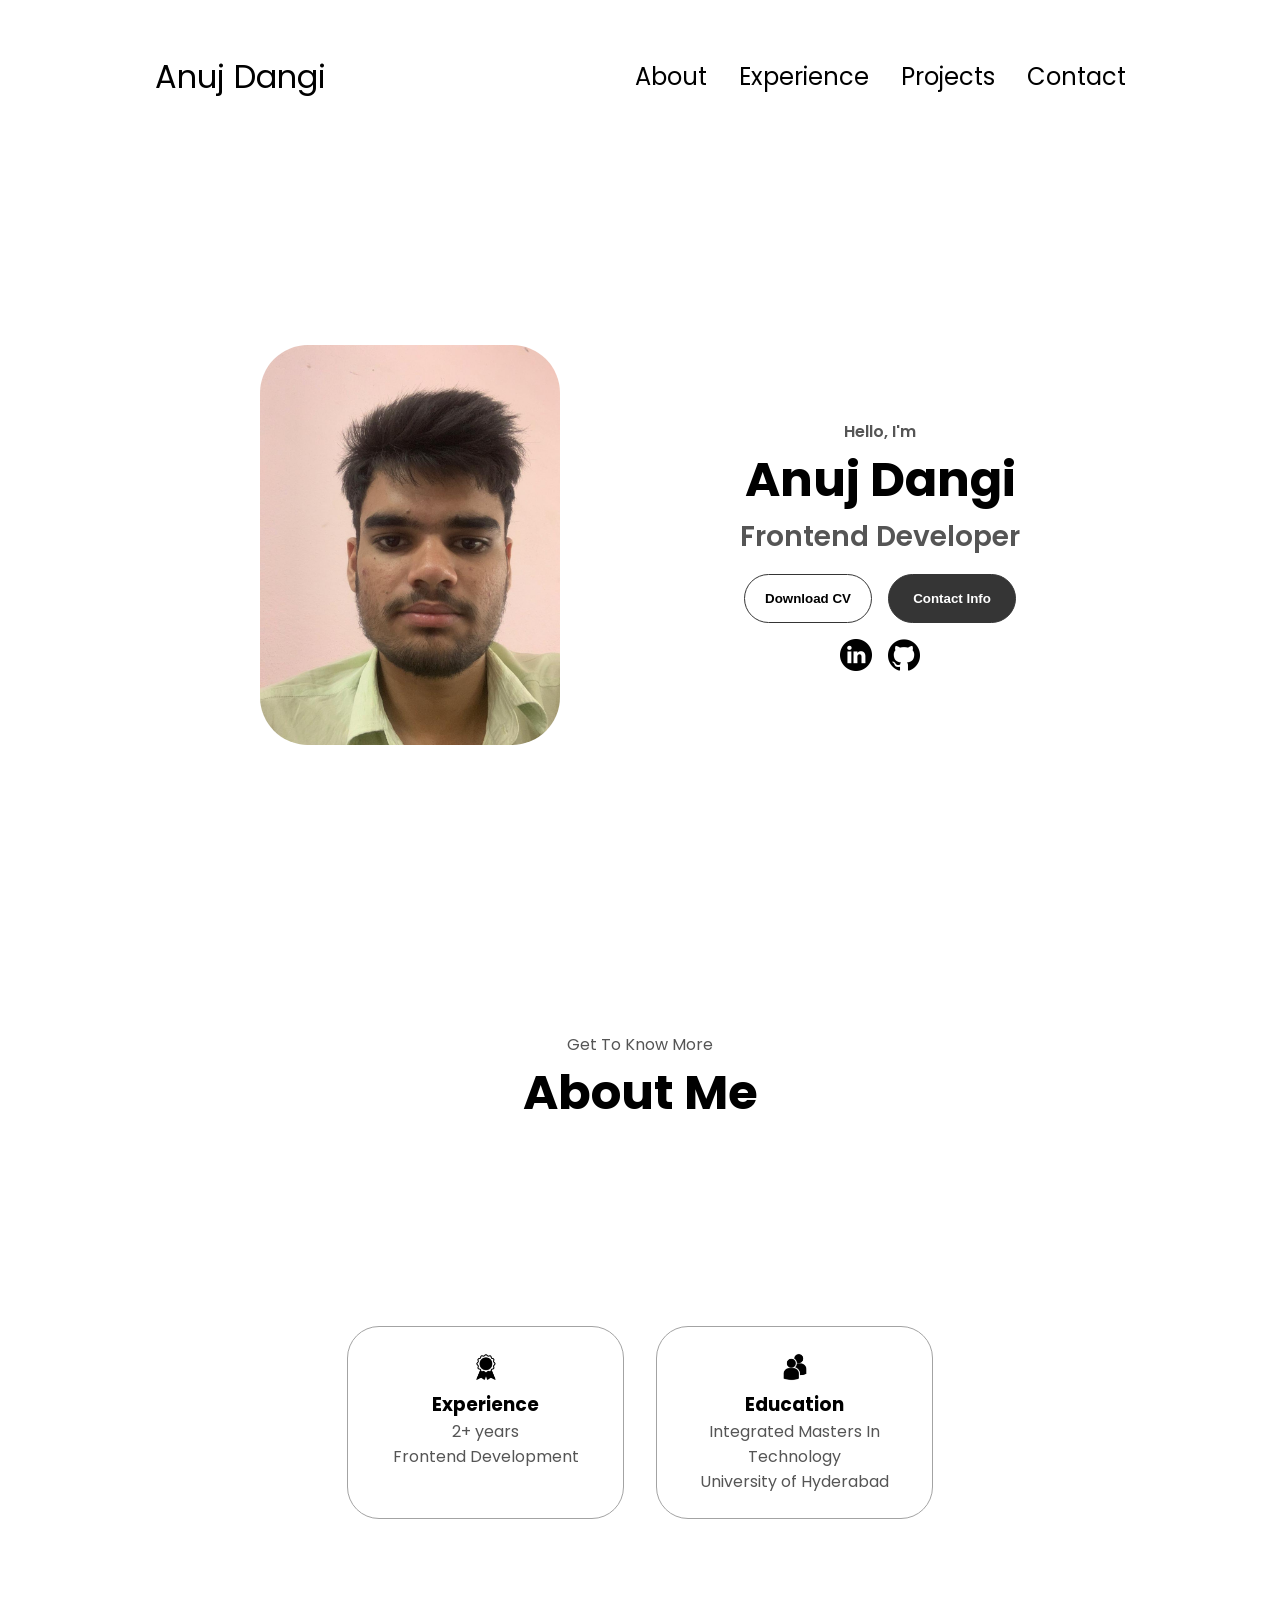
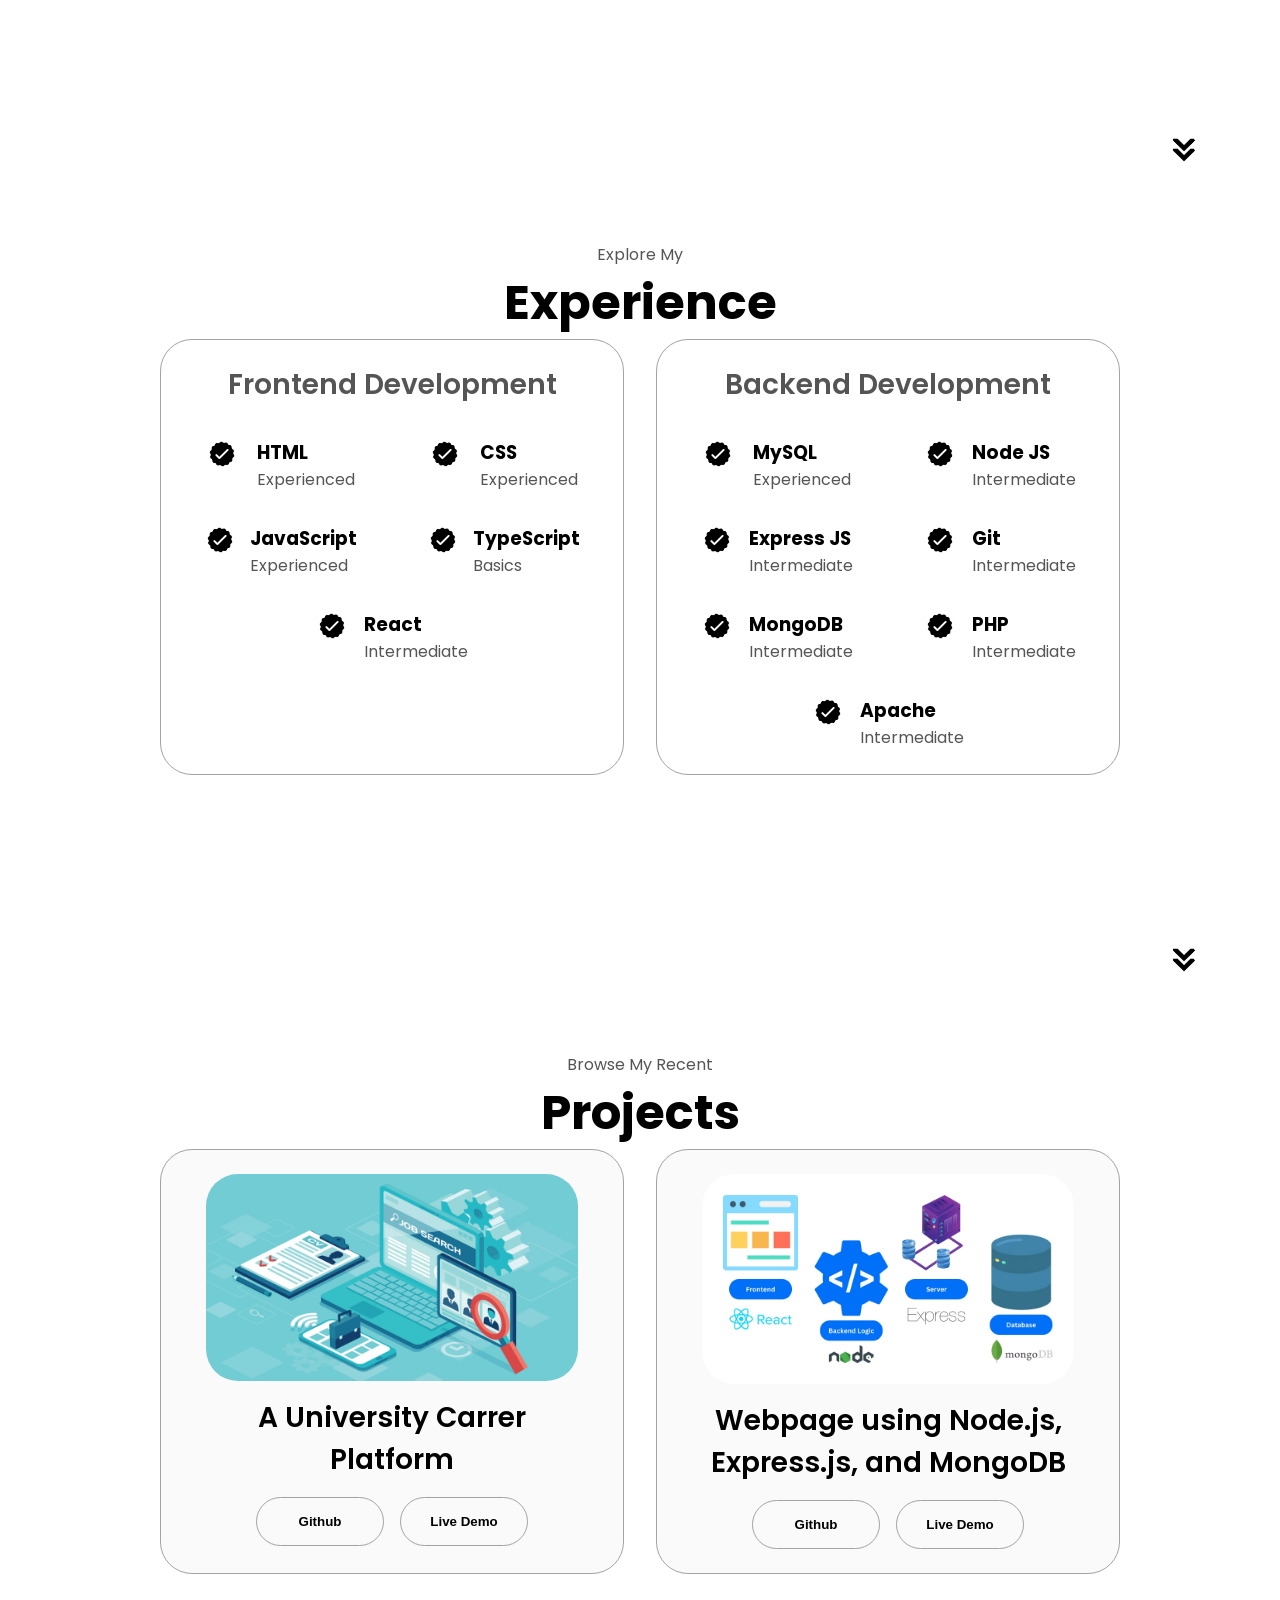
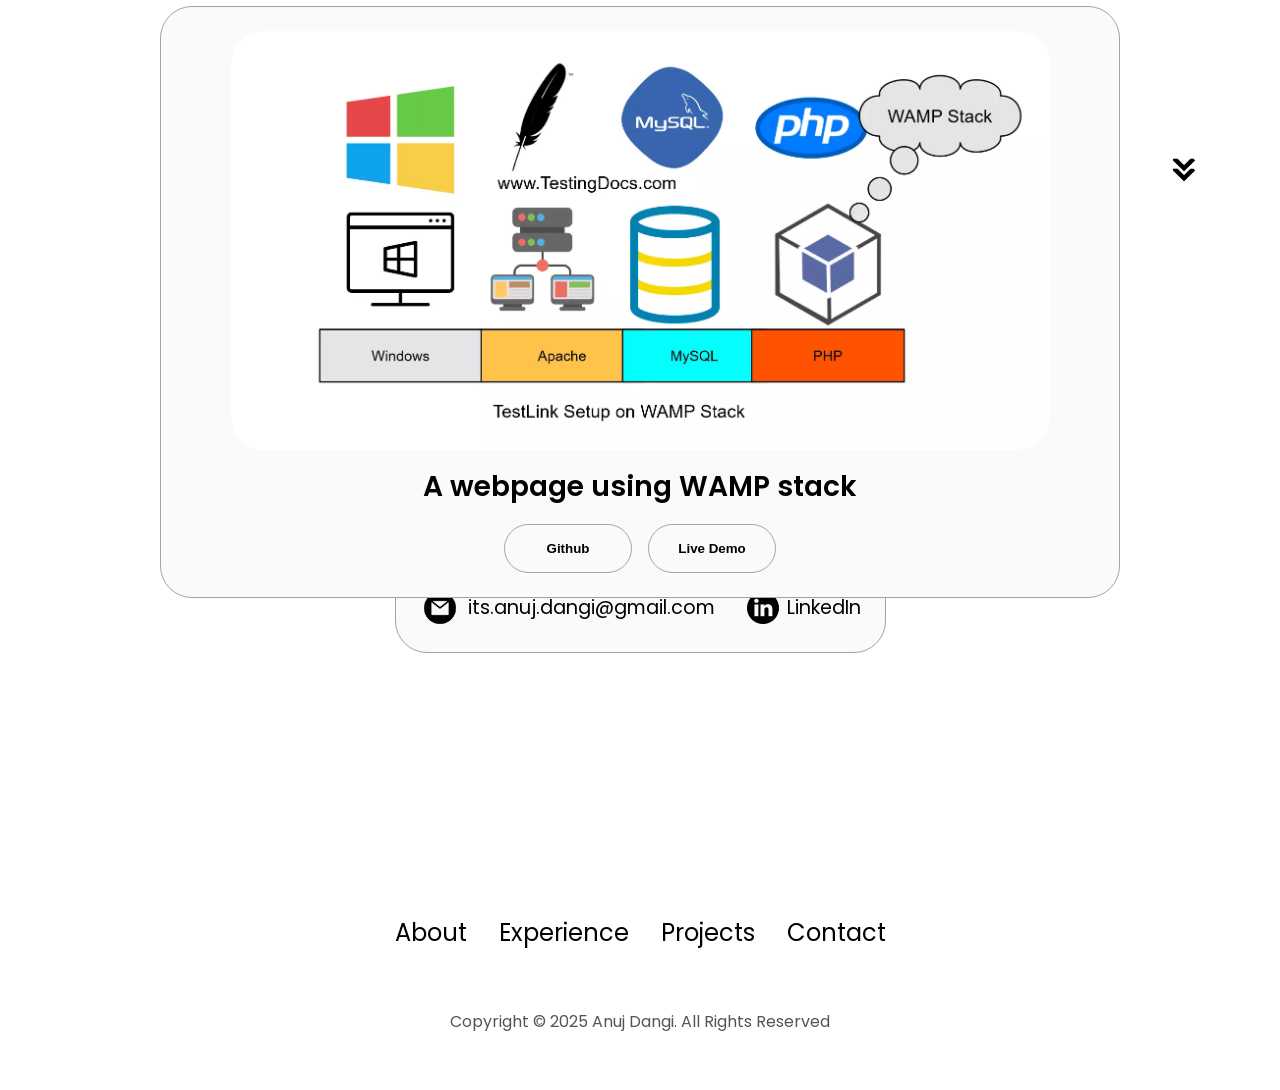
==== index.html @ b743c5ac "Initial commit" ====
<!DOCTYPE html>
<html lang="en">

<head>
    <meta charset="UTF-8">
    <meta name="viewport" content="width=device-width, initial-scale=1.0">
    <title>Portfolio</title>
    <link rel="icon" href="favicon.ico" type="image/x-icon">
    <link rel="stylesheet" href="style.css" type="text/css">
    <link rel="stylesheet" href="mediaQueries.css" type="text/css">
</head>

<body>
    <nav id="desktop-nav">
        <div class="logo">Anuj Dangi</div>
        <ul class="nav-links">
            <li><a href="#about">About</a></li>
            <li><a href="#experience">Experience</a></li>
            <li><a href="#projects">Projects</a></li>
            <li><a href="#contact">Contact</a></li>
        </ul>
    </nav>
    <nav id="hamburger-nav">
        <div class="logo">Anuj Dangi</div>
        <div class="hamburger-menu">
            <div class="hamburger-icon" onclick="toggleMenu()">
                <span></span>
                <span></span>
                <span></span>
            </div>
            <div class="menu-links">
                <li><a href="#about" onclick="toggleMenu()">About</a></li>
                <li><a href="#experience" onclick="toggleMenu()">Experience</a></li>
                <li><a href="#projects" onclick="toggleMenu()">Projects</a></li>
                <li><a href="#contact" onclick="toggleMenu()">Contact</a></li>
            </div>
        </div>
    </nav>
    <section id="profile">
        <div class="section__pic-container">
            <img src="./assets/profile-pic.jpg" alt="Anuj Dangi profile picture" class="profile-pic">
        </div>
        <div class="section__text">
            <p class="section__text__p1">Hello, I'm</p>
            <h1 class="title">Anuj Dangi</h1>
            <p class="section__text__p2">Frontend Developer</p>
            <div class="btn-container">
                <button class="btn btn-color-2" onclick="window.open('./assets/resume-example.pdf')">Download CV</button>
                <button class="btn btn-color-1" onclick="location.href='#contact'">Contact Info</button>
            </div>
            <div id="social-container">
                <img src="./assets/linkedin.png" alt="My Linkdin profile" class="icon" onclick="location.href='https://www.linkedin.com/in/anuj-dangi-78430329a/'">
                <img src="./assets/github.png" alt="My Linkdin profile" class="icon" onclick="location.href='https://github.com/AnujDangi87'">
            </div>
        </div>
    </section>
    <section id="about">
        <p class="section__text__p1">Get To Know More</p>
        <h1 class="title">About Me</h1>
        <div class="section-container">
           
            <div class="about-details-container"> 
                <div class="about-containers">
                    <div class="details-container">
                        <img src="./assets/experience.png" alt="Experience icon" class="icon">
                        <h3>Experience</h3>
                        <p>2+ years <br> Frontend Development</p>
                    </div>
                    <div class="details-container">
                        <img src="./assets/education.png" alt="Education icon" class="icon">
                        <h3>Education</h3>
                        <p>Integrated Masters In Technology <br> University of Hyderabad</p>
                    </div>
                </div>
                <div class="text-container">
                    <p>

                    </p>
                </div>
            </div>
        </div>
        <img src="./assets/arrow.png" alt="Arrow icon" class="icon arrow" onclick="location.href='./#experience'">
    </section>
    <section id="experience">
        <p class="section__text__p1">Explore My</p>
        <h1 class="title">Experience</h1>
        <div class="experience-details-container">
            <div class="about-containers">
                <div class="details-container">
                    <h2 class="experience-sub-title">Frontend Development</h2>
                    <div class="article-container">
                        <article>
                            <img src="./assets/checkmark.png" alt="Experience icon" class="icon">
                            <div>
                                <h3>HTML</h3>
                                <p>Experienced</p>
                            </div>
                        </article>
                        <article>
                            <img src="./assets/checkmark.png" alt="Experience icon" class="icon">
                            <div>
                                <h3>CSS</h3>
                                <p>Experienced</p>
                            </div>
                        </article>
                        <article>
                            <img src="./assets/checkmark.png" alt="Experience icon" class="icon">
                            <div>
                                <h3>JavaScript</h3>
                                <p>Experienced</p>
                            </div>
                        </article>
                        <article>
                            <img src="./assets/checkmark.png" alt="Experience icon" class="icon">
                            <div>
                                <h3>TypeScript</h3>
                                <p>Basics</p>
                            </div>
                        </article>
                        <article>
                            <img src="./assets/checkmark.png" alt="Experience icon" class="icon">
                            <div>
                                <h3>React</h3>
                                <p>Intermediate</p>
                            </div>
                        </article>
                    </div>
                </div>
                <div class="details-container">
                    <h2 class="experience-sub-title">Backend Development</h2>
                    <div class="article-container">
                        <article>
                            <img src="./assets/checkmark.png" alt="Experience icon" class="icon">
                            <div>
                                <h3>MySQL</h3>
                                <p>Experienced</p>
                            </div>
                        </article>
                        <article>
                            <img src="./assets/checkmark.png" alt="Experience icon" class="icon">
                            <div>
                                <h3>Node JS</h3>
                                <p>Intermediate</p>
                            </div>
                        </article>
                        <article>
                            <img src="./assets/checkmark.png" alt="Experience icon" class="icon">
                            <div>
                                <h3>Express JS</h3>
                                <p>Intermediate</p>
                            </div>
                        </article>
                        <article>
                            <img src="./assets/checkmark.png" alt="Experience icon" class="icon">
                            <div>
                                <h3>Git</h3>
                                <p>Intermediate</p>
                            </div>
                        </article>
                        <article>
                            <img src="./assets/checkmark.png" alt="Experience icon" class="icon">
                            <div>
                                <h3>MongoDB</h3>
                                <p>Intermediate</p>
                            </div>
                        </article>
                        <article>
                            <img src="./assets/checkmark.png" alt="Experience icon" class="icon">
                            <div>
                                <h3>PHP</h3>
                                <p>Intermediate</p>
                            </div>
                        </article>
                        <article>
                            <img src="./assets/checkmark.png" alt="Experience icon" class="icon">
                            <div>
                                <h3>Apache</h3>
                                <p>Intermediate</p>
                            </div>
                        </article>
                    </div>
                </div>
            </div>
        </div>
        <img src="./assets/arrow.png" alt="Arrow icon" class="icon arrow" onclick="location.href='./#projects'">
    </section>
    <section id="projects">
        <p class="section__text__p1">Browse My Recent</p>
        <h1 class="title">Projects</h1>
        <div class="experience-details-container">
            <div class="about-containers">
                <div class="details-container color-container">
                    <div class="article-container">
                        <img src="./assets/CarrerPlatform-pic.jpg" alt="Project 1" class="project-img">
                    </div>
                    <h2 class="experience-sub-title project-title">A University Carrer Platform</h2>
                    <div class="btn-container">
                        <button class="btn btn-color-2 project-btn" onclick="location.href='https://github.com/AnujDangi87/UoHCarrerPlatform'">Github</button>
                        <button class="btn btn-color-2 project-btn" onclick="location.href='https://github.com/AnujDangi87/UoHCarrerPlatform'">Live Demo</button>
                    </div>
                </div>
                <div class="details-container color-container">
                    <div class="article-container">
                        <img src="./assets/mern-pic.avif" alt="Project 2" class="project-img">
                    </div>
                    <h2 class="experience-sub-title project-title">Webpage using Node.js, Express.js, and MongoDB</h2>
                    <div class="btn-container">
                        <button class="btn btn-color-2 project-btn" onclick="location.href='https://github.com/AnujDangi87/IT_LAB/tree/main/it_lab_minor2_q1'">Github</button>
                        <button class="btn btn-color-2 project-btn" onclick="location.href='https://github.com/AnujDangi87/IT_LAB/tree/main/it_lab_minor2_q1'">Live Demo</button>
                    </div>
                </div>
                <div class="details-container color-container">
                    <div class="article-container">
                        <img src="./assets/wamp-pic.webp" alt="Project 3" class="project-img">
                    </div>
                    <h2 class="experience-sub-title project-title">A webpage using WAMP stack</h2>
                    <div class="btn-container">
                        <button class="btn btn-color-2 project-btn" onclick="location.href='https://github.com/AnujDangi87/UoHCarrerPlatform'">Github</button>
                        <button class="btn btn-color-2 project-btn" onclick="location.href='https://github.com/AnujDangi87/UoHCarrerPlatform'">Live Demo</button>
                    </div>
                </div>
            </div>
        </div>
        <img src="./assets/arrow.png" alt="Arrow icon" class="icon arrow" onclick="location.href='./#contact'">
    </section>
    <section id="contact">
        <p class="section__text__p1">Get in Touch</p>
        <h1 class="title">Contact Me</h1>
        <div class="contact-info-upper-container">
            <div class="contact-info-container">
                <img src="./assets/email.png" alt="Email icon" class="icon contact-icon email-icon">
                <p><a href="mailto:its.anuj.dangi@gmail.com">its.anuj.dangi@gmail.com</a></p>
            </div>
            <div class="contact-info-container">
                <img src="./assets/linkedin.png" alt="LinkedIn icon" class="icon contact-icon">
                <p><a href="https://www.linkedin.com/in/anuj-dangi-78430329a/">LinkedIn</a></p>
            </div>
        </div>
    </section>
    <footer>
        <nav>
            <div class="nav-links-container">
                <ul class="nav-links">
                    <li><a href="#about">About</a></li>
                    <li><a href="#experience">Experience</a></li>
                    <li><a href="#projects">Projects</a></li>
                    <li><a href="#contact">Contact</a></li>
                </ul>
            </div>
        </nav>
        <p>Copyright &#169; 2025 Anuj Dangi. All Rights Reserved</p>
    </footer>
    <script src="script.js"></script>
</body>

</html>
---- style.css ----
@import url('https://fonts.googleapis.com/css2?family=Poppins:wght@300;400;500;600&display=swap');

* {
    margin : 0;
    padding : 0;
}

body {
    font-family: "Poppins", sans-serif;
}

html {
    scroll-behavior: smooth;
}

p {
    color: rgb(85, 85, 85);
}

/* Transition */

a, .btn {
    transition: all 300ms ease;
}

/* Desktop nav */

nav, .nav-links {
    display: flex;
}

nav {
    justify-content: space-around;
    align-items: center;
    height: 17vh;
}

.nav-links {
    gap: 2rem;
    list-style: none;
    font-size: 1.5rem;
}

a {
    color: black;
    text-decoration: none;
    text-decoration-color: white;
}

a:hover {
    color: grey;
    text-decoration: underline;
    text-underline-offset: 0.6rem;
    text-decoration-color: rgb(181, 181, 181);
}

.logo {
    font-size: 2rem;
}

.logo:hover {
    cursor: default;
}

/* Hamburger menu */

#hamburger-nav {
    display: none;
}

.hamburger-icon {
    display: flex;
    flex-direction: column;
    justify-content: space-between;
    height: 24px;
    width: 30px;
    cursor: pointer;
}

.hamburger-icon span {
    width: 100%;
    height: 2px;
    background-color: black;
    transition: all 0.3 ease-in-out;
}

.menu-links {
    position: absolute;
    top: 80px;
    right: 120px;
    background-color: white;
    width: fit-content;
    max-height: 0;
    overflow: hidden;
    transition: all 0.3 ease-in-out;
}

.menu-links a {
    display: block;
    padding: 10px;
    text-align: center;
    font-size: 1.5rem;
    color: black;
    text-decoration: none;
    transition: all 0.3 ease-in-out;
}

.menu-links li{
    list-style: none;
}

.menu-links.open {
    max-height: 300px;
}

.hamburger-icon.open span:first-child {
    transform: rotate(45deg) translate(10px, 5px);
}

.hamburger-icon.open span:nth-child(2) {
    opacity: 0;
}

.hamburger-icon.open span:last-child {
    transform: rotate(-45deg) translate(10px, -5px);
}

.hamburger-icon span:first-child {
    transform: none;
} 

.hamburger-icon span:first-child {
    opacity: 1
}

.hamburger-icon span:first-child {
    transform: none;
}

/* Sections */

section {
    padding-top: 4vh;
    height: 90vh;
    margin: 0 10rem;
    box-sizing: border-box;
    min-height: fit-content;
}

.section-container {
    display: flex;
}

#profile {
    display: flex;
    justify-content: center;
    flex-wrap: wrap;
    gap: 5rem;
    height: 80vh;
}

.section__pic-container {
    display: flex;
    height: 400px;
    width: 400px;
    margin: auto 0;
}

.profile-pic {
    border-radius: 3rem;
}

.section__text {
    align-self: center;
    text-align: center;
}

.section__text p {
    font-weight: 600;
}

.section__text__p1 {
    text-align: center;
}

.section__text__p2 {
    font-size: 1.75rem;
    margin-bottom: 1rem;
}

.title {
    font-size: 3rem;
    text-align: center;
}

#social-container {
    display: flex;
    justify-content: center;
    margin-top: 1rem;
    gap: 1rem;
}

/* Icons */

.icon {
    cursor: pointer;
    height: 2rem;
}

/* Buttons */

.btn-container {
    display: flex;
    justify-content: center;
    gap: 1rem;
}

.btn {
    font-weight: 600;
    transition: all 300ms ease;
    padding: 1rem;
    width: 8rem;
    border-radius: 2rem;
}

.btn-color-1, .btn-color-2 {
    border: rgb(53, 53, 53) 0.1rem solid;
}

.btn-color-1:hover, .btn-color-2:hover {
    cursor: pointer;
}

.btn-color-1, .btn-color-2:hover {
    background: rgb(53, 53, 53);
    color: white;
}

.btn-color-1:hover {
    background: rgb(0, 0, 0);
}

.btn-color-2 {
    background: none;
}

.btn-color-2:hover {
    border: rgb(255, 255, 255) 0.1rem solid;
}

.btn-container {
    gap: 1rem;
}

.section-container {
    display: flex;
    justify-content: center;
    align-items: center;
}

/* About Section */

#about {
    position: relative;
}

#about .about-containers {
    display: flex;
    flex-wrap: wrap;
}

.about-containers {
    gap: 2rem;
    margin-bottom: 2rem;
    margin-top: 2 rem;
}

.about-details-contianer {
    justify-content: center;
    flex-direction: column;
}

.about-containers, .about-details-contianer {
    display: flex;

}

.about-pic {
    border-radius: 2rem;
}

.arrow {
    position: absolute;
    right: -5rem;
    bottom: 2.5rem;
}

.details-container {
    padding: 1.5rem;
    flex: 1;
    background: white;
    border-radius: 2rem;
    border: rgb(53, 53, 53) 0.1rem solid;
    border-color: rgb(163, 163, 163);
    text-align: center;
}

.section-container {
    gap: 4rem;
    height: 80%;
}

.section__pic-container {
    height: 400px;
    width: 400px;
    margin: auto 0;
}

/* Experience section */

#experience {
    position: relative;
}

.experience-sub-title {
    color: rgb(85, 85, 85);
    font-weight: 600;
    font-size: 1.75rem;
    margin-bottom: 2rem;
}

.experience-details-container {
    display: flex;
    justify-content: center;
    flex-direction: column;
}

.article-container {
    display: flex;
    text-align: initial;
    flex-wrap: wrap;
    flex-direction: row;
    gap: 2rem;
    justify-content: space-around;
}

article {
    display: flex;
    width: 10rem;
    justify-content: space-around;
    gap: 0.5rem;
}

article .icon {
    cursor: default;
}

/* Projects section */

#projects {
    position: relative;
}

.color-container {
    border-color: rgb(163, 163, 163);
    background: rgb(250, 250, 250);
}

.project-img {
    border-radius: 2rem;
    width: 90%;
    height: 90%;
}

.project-title {
    margin: 1rem;
    color: black;
}

.project-btn {
    color: black;
    border-color: rgb(163, 163, 163);
}

.projects-details-container {
    display: flex;
    gap: 2rem;
}

#projects, .about-containers {
    flex-wrap: wrap;
}

/* Contact */

#contact {
    display: flex;
    justify-content: center;
    flex-direction: column;
    height: 70vh;
}

.contact-info-upper-container {
    display: flex;
    justify-content: center;
    border-radius: 2rem;
    border: rgb(53, 53, 53) 0.1rem solid;
    border-color: rgb(163, 163, 163);
    background: rgb(250, 250, 250);
    margin: 2rem auto;
    padding: 0.5rem;
}

.contact-info-container {
    display: flex;
    align-items: center;
    justify-content: center;
    gap: 0.5rem;
    margin: 1rem;
}

.contact-info-container p {
    font-size: larger;
}

.contact-icon{
    cursor: default;
    height: 2rem;
}

.email-icon {
    height: 2.5rem;
}

/* Fotter section */

footer {
    height: 26vh;
    margin: 0 1rem;
}

footer p {
    text-align: center;
}
---- mediaQueries.css ----
@media screen and (max-width: 1400px) {
    #profile {
        height: 83vh;
        margin-bottom: 6rem;
    }
    .about-container{
        flex-wrap: wrap;
    }
}

@media screen and (max-width: 1200px) {
    #desktop-nav {
        display: none;
    }

    #hamburger-nav {
        display: flex;
    }

    #experience, .experience-details-container {
        margin-top: 2rem;
    }

    #profile, .section-container {
        display: block;
    }

    .arrow {
        display: none;
    }

    section, .section-container {
        height: auto; /* Changed from fit-content to auto */
    }

    section {
        margin: 0 5%;
    }

    .section__pic-container {
        width: 275px;
        height: 275px;
        margin: 0 auto 2rem;
    }

    .about-container {
        margin-top: 0;
    }

    footer nav {
        height: auto; /* Changed from fit-content to auto */
        margin-bottom: 2rem;
    }
}

@media screen and (max-width: 600px)
{
    #contact, footer {
        height: 40vh;
    }

    #profile {
        height: 83vh;
        margin-bottom: 0;
    }

    article {
        font-size: 1rem;
    }

    footer nav {
        height: fit-content;
        margin-bottom: 2rem;
    }

    .about-container, .contact-info-upper-container, .btn-container {
        flex-wrap: wrap;
    }

    .contact-info-container {
        margin: 0;
    }

    .contact-info-container p, .nav-link li a {
        font-size: 1rem;
    }

    .experience-sub-title {
        font-size: 1.25rem;
    }

    .logo {
        font-size: 1.25rem;
    }

    .nav-links {
        flex-direction: column;
        gap: 0.5rem;
        text-align: center;
    }

    .section__pic-container {
        width: auto;
        height: 46vw;
        justify-content: center;
    }

    .section__text__p2 {
        font-size: 1.25rem;
    }

    .title {
        font-size: 2rem;
    }

    .text-container {
        text-align: justify;
    }
}
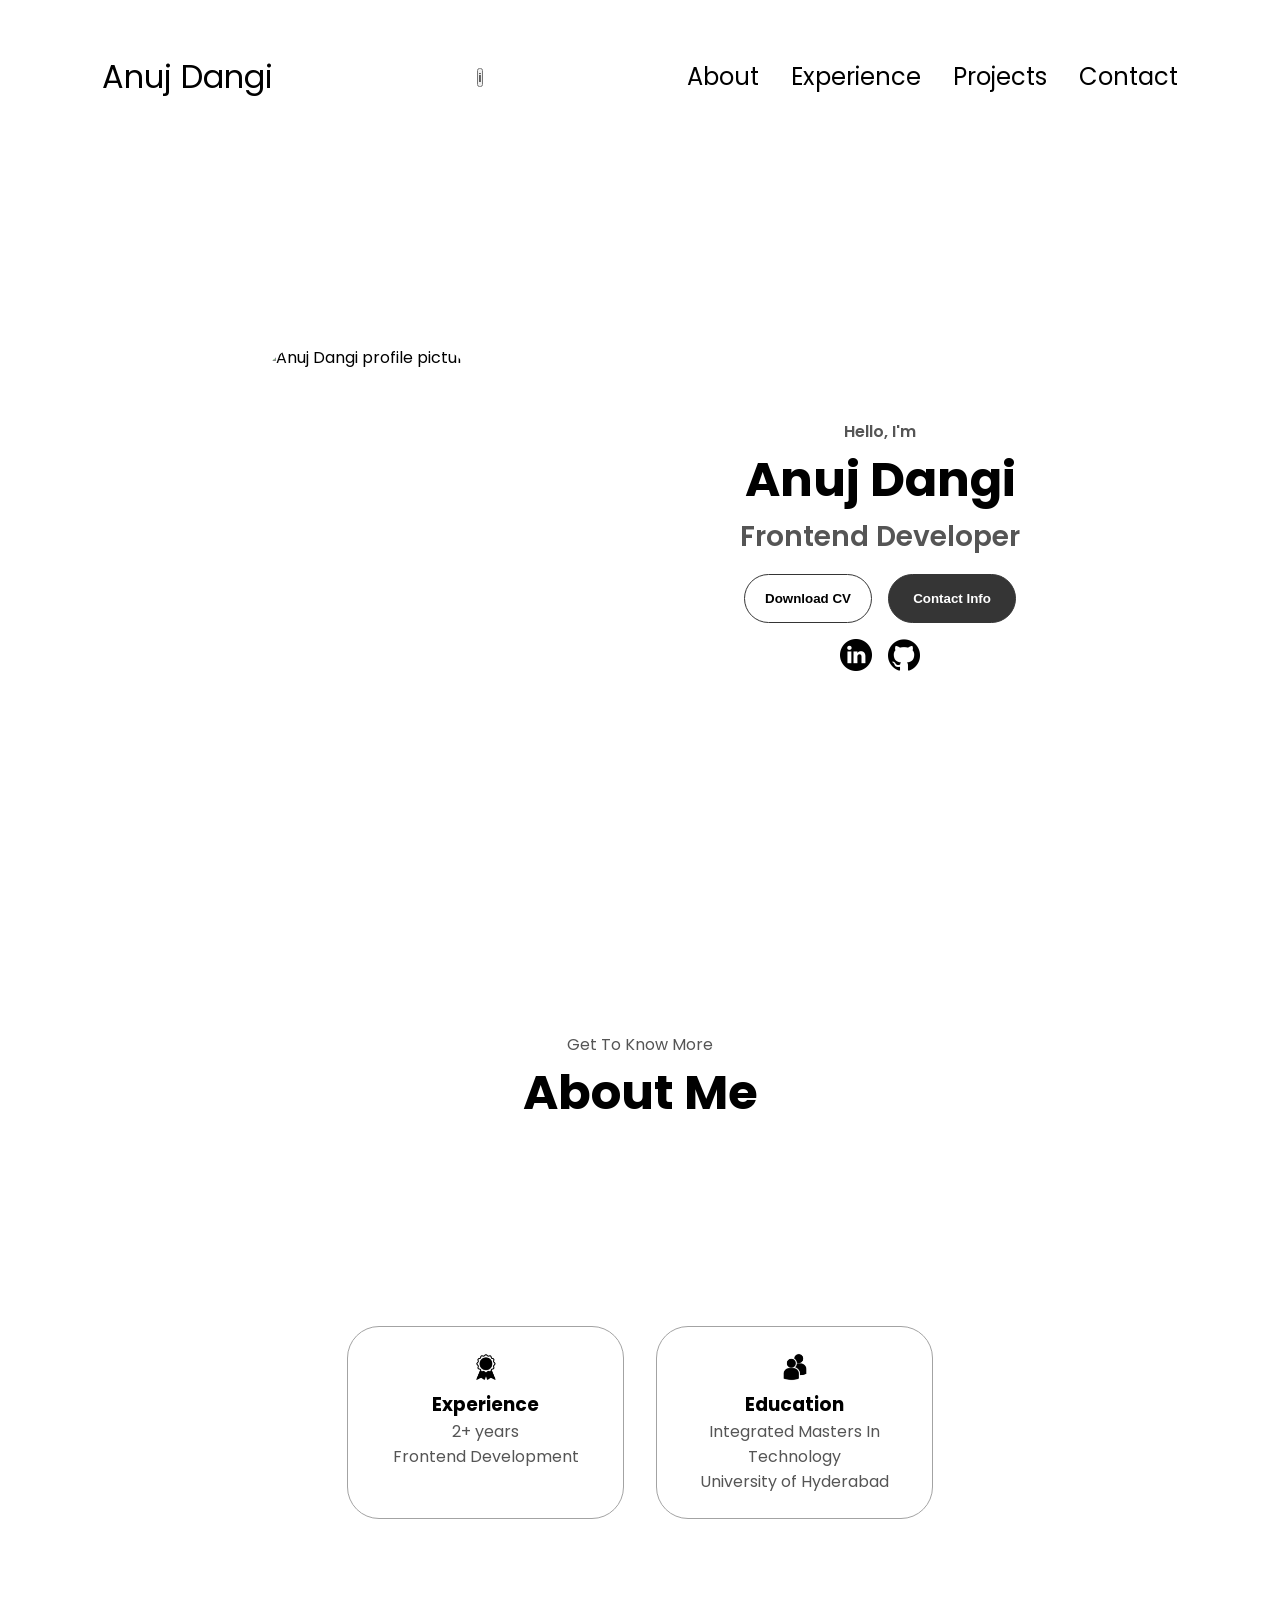
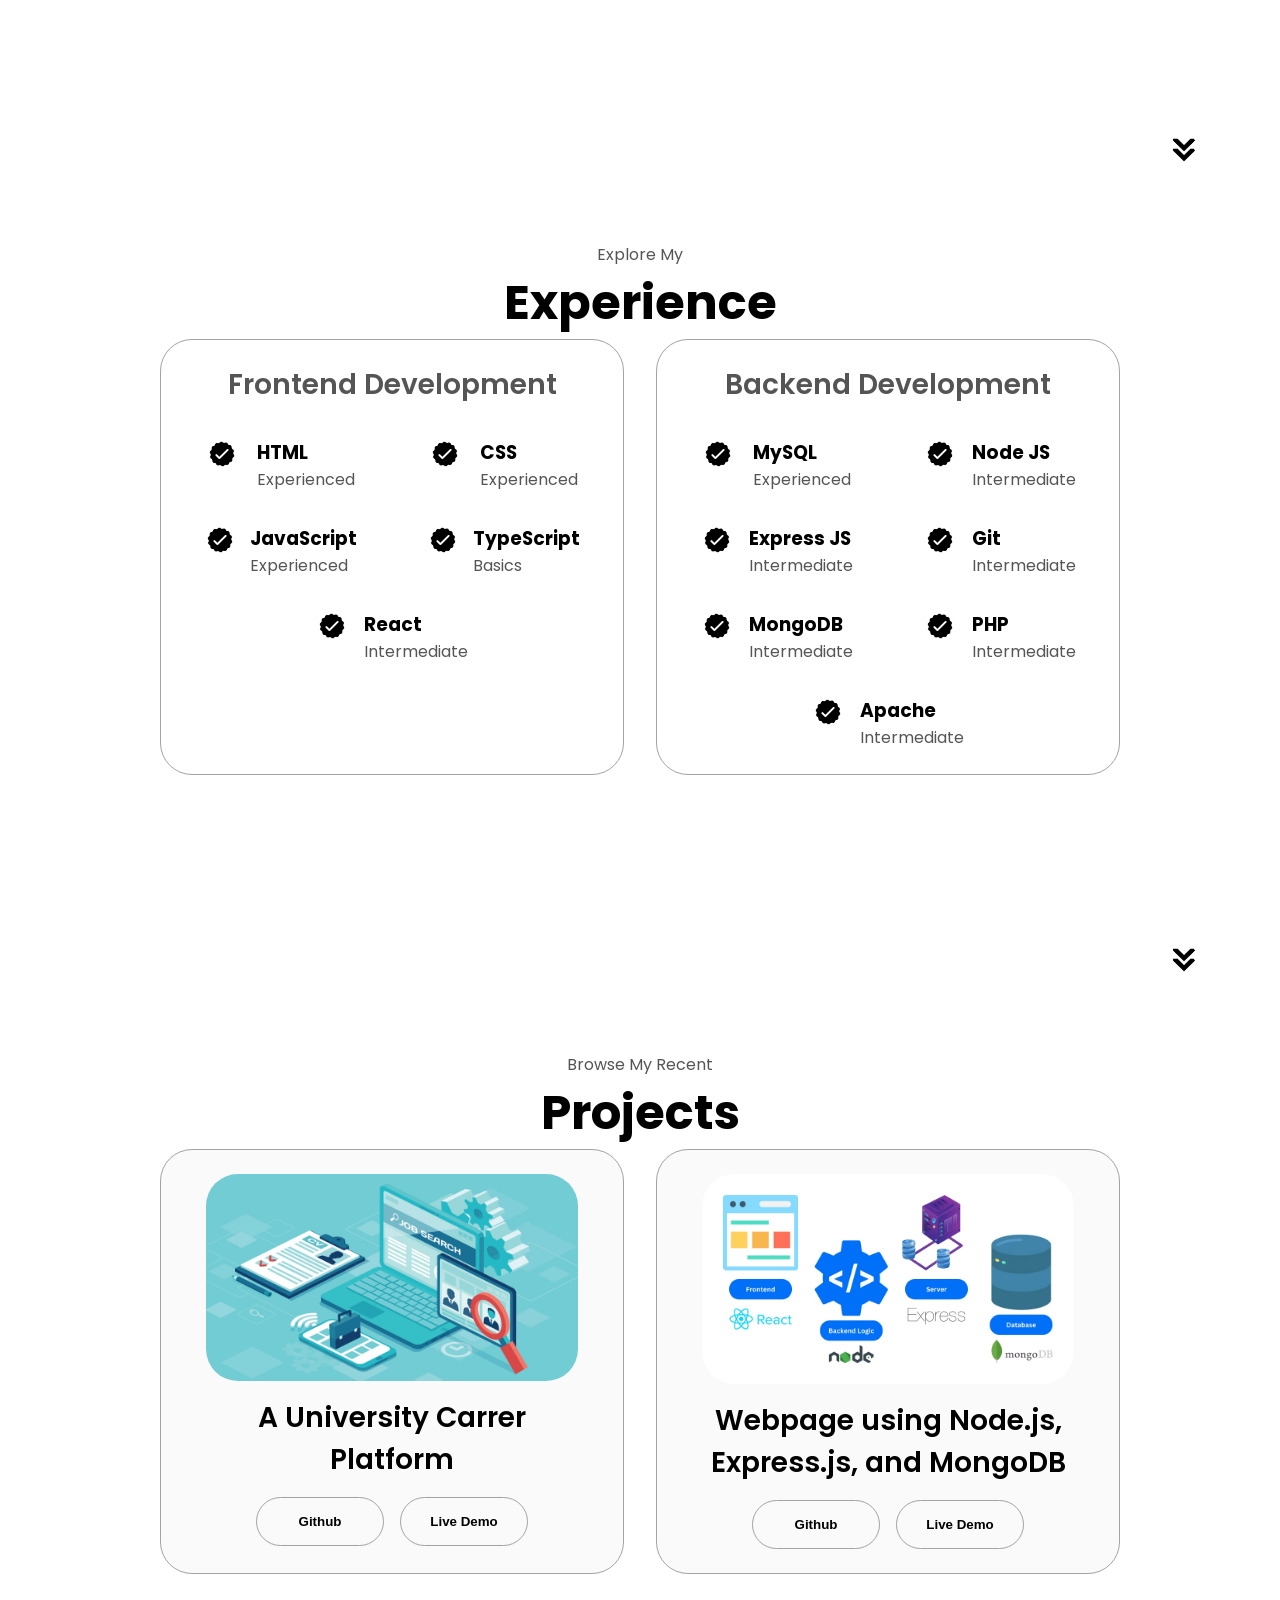
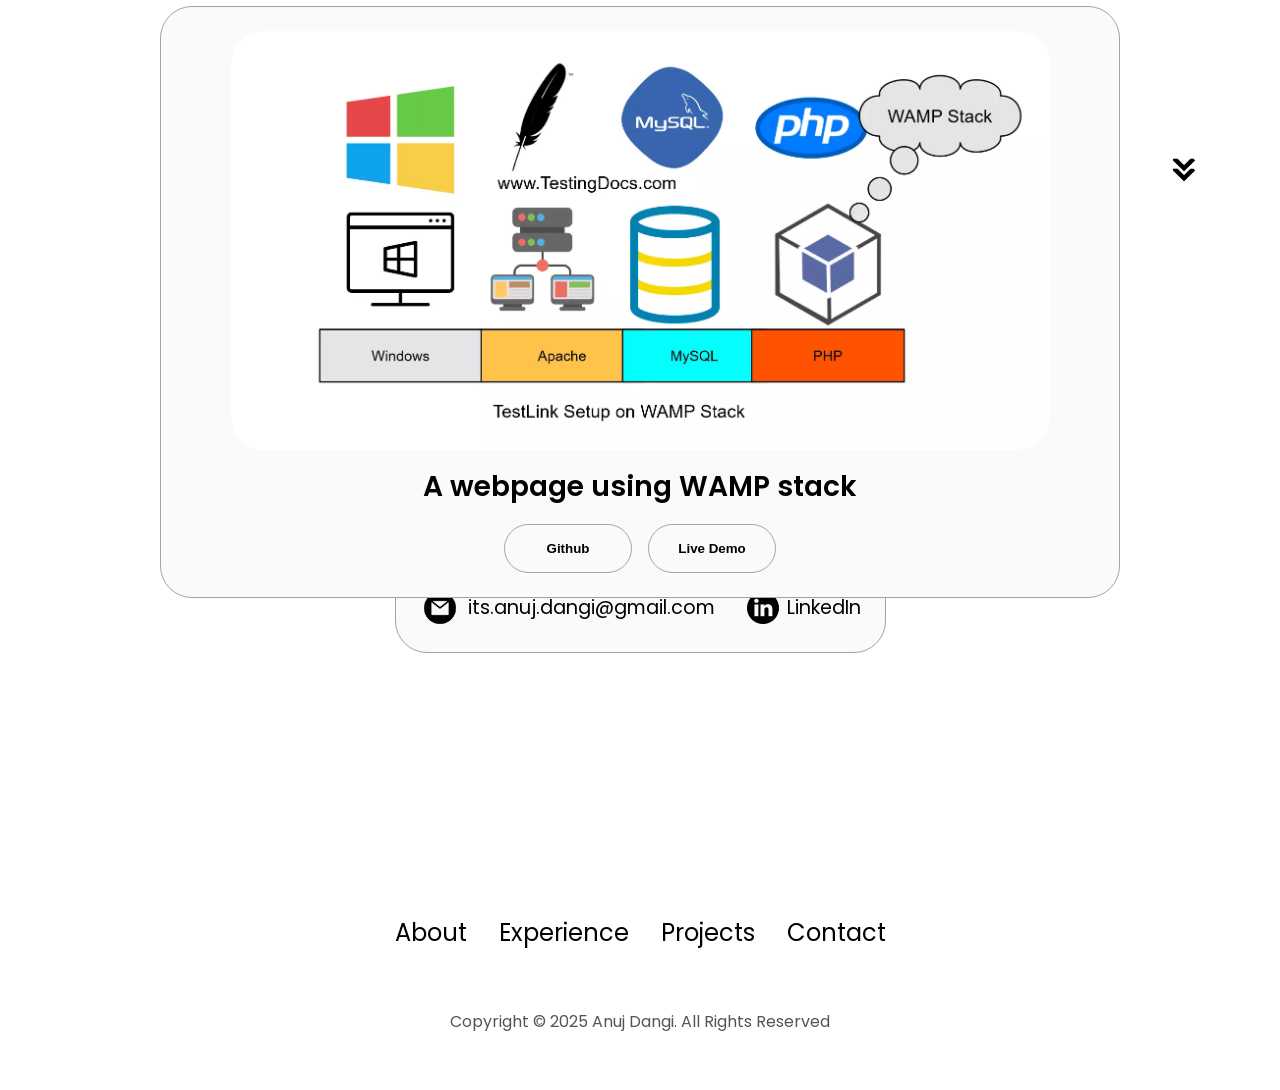
==== commit 2c3015ce: "Updating resume on the site" ====
--- a/index.html
+++ b/index.html
@@ -13,6 +13,9 @@
 <body>
     <nav id="desktop-nav">
         <div class="logo">Anuj Dangi</div>
+        <div>
+            <button onclick="changeTheme()">i</button>
+        </div>
         <ul class="nav-links">
             <li><a href="#about">About</a></li>
             <li><a href="#experience">Experience</a></li>
@@ -38,14 +41,14 @@
     </nav>
     <section id="profile">
         <div class="section__pic-container">
-            <img src="./assets/profile-pic.jpg" alt="Anuj Dangi profile picture" class="profile-pic">
+            <img src="./assets/profile-.jpg" alt="Anuj Dangi profile picture" class="profile-pic">
         </div>
         <div class="section__text">
             <p class="section__text__p1">Hello, I'm</p>
             <h1 class="title">Anuj Dangi</h1>
             <p class="section__text__p2">Frontend Developer</p>
             <div class="btn-container">
-                <button class="btn btn-color-2" onclick="window.open('./assets/resume-example.pdf')">Download CV</button>
+                <button class="btn btn-color-2" onclick="window.open('./assets/AnujDangi_CV.pdf')">Download CV</button>
                 <button class="btn btn-color-1" onclick="location.href='#contact'">Contact Info</button>
             </div>
             <div id="social-container">
--- a/style.css
+++ b/style.css
@@ -4,6 +4,11 @@
 * {
     margin : 0;
     padding : 0;
+}
+
+.theme {
+    background-color: black;
+    color : white;
 }
 
 body {
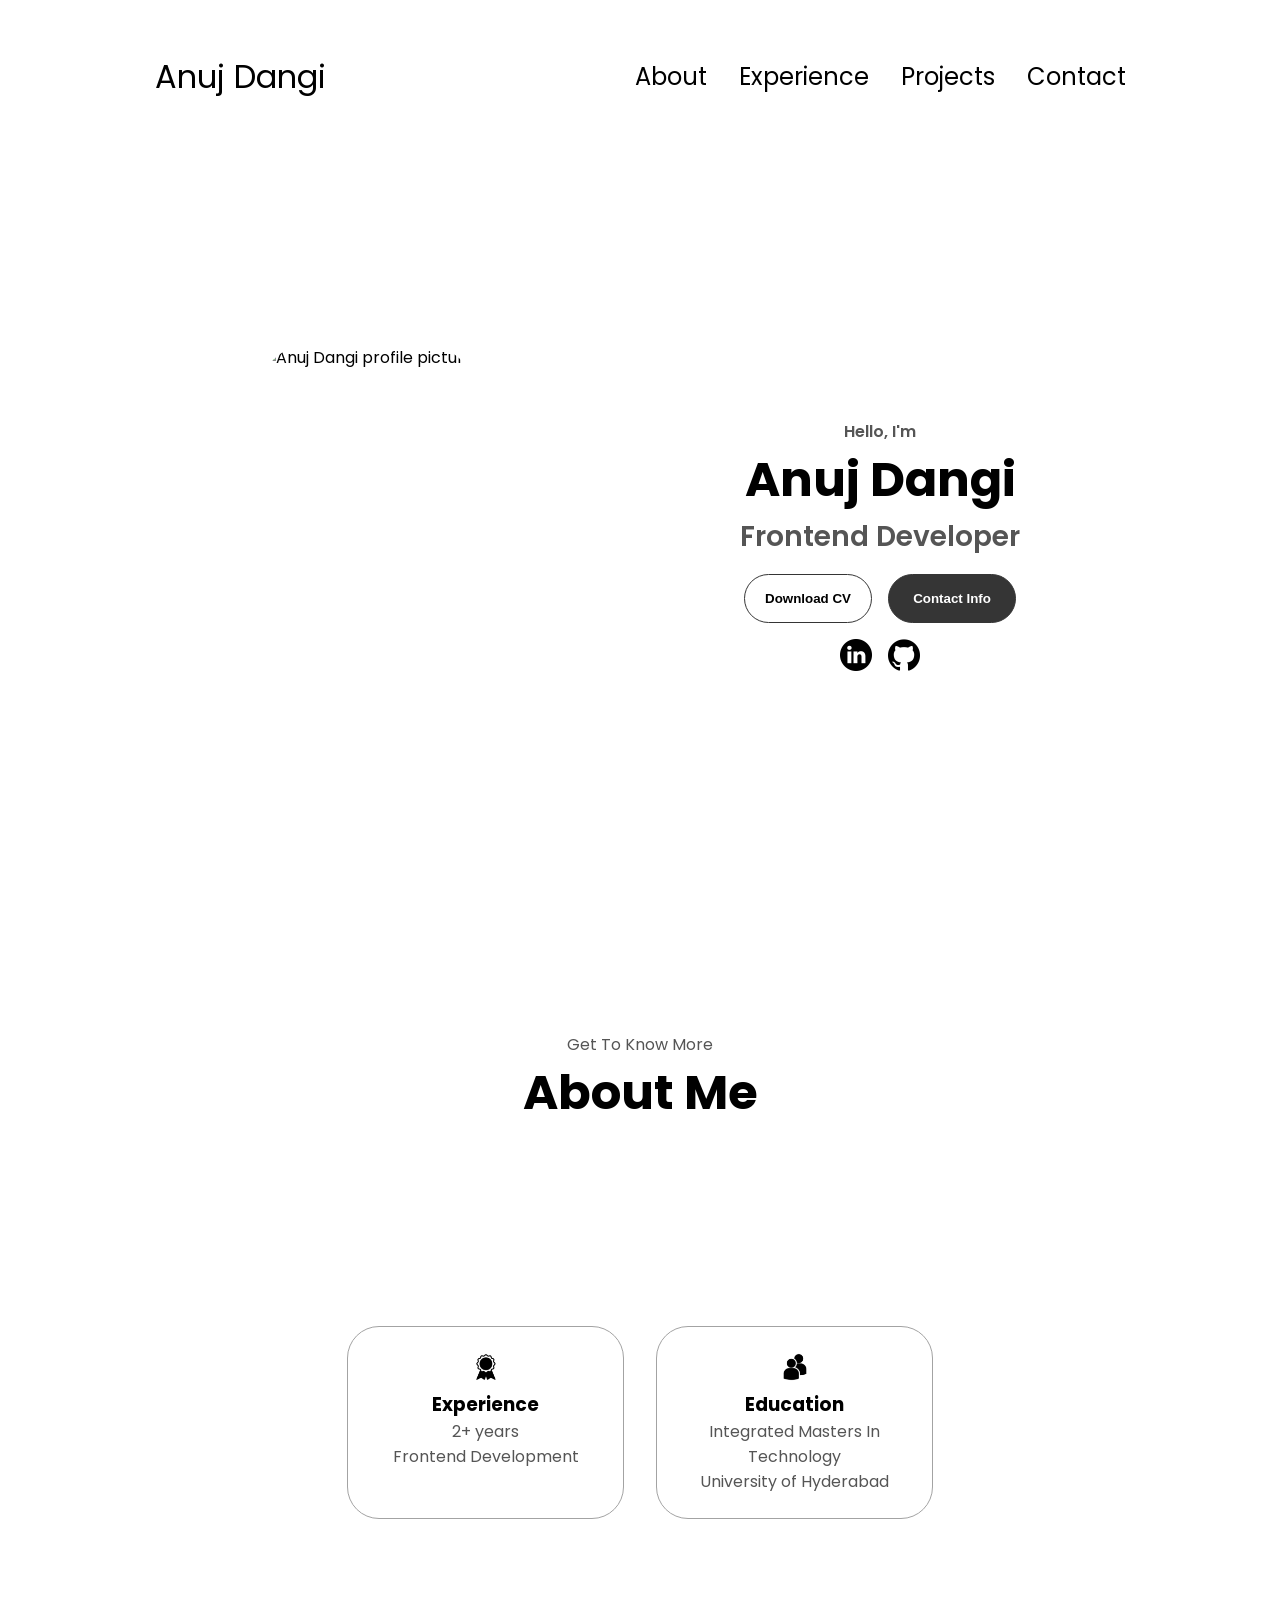
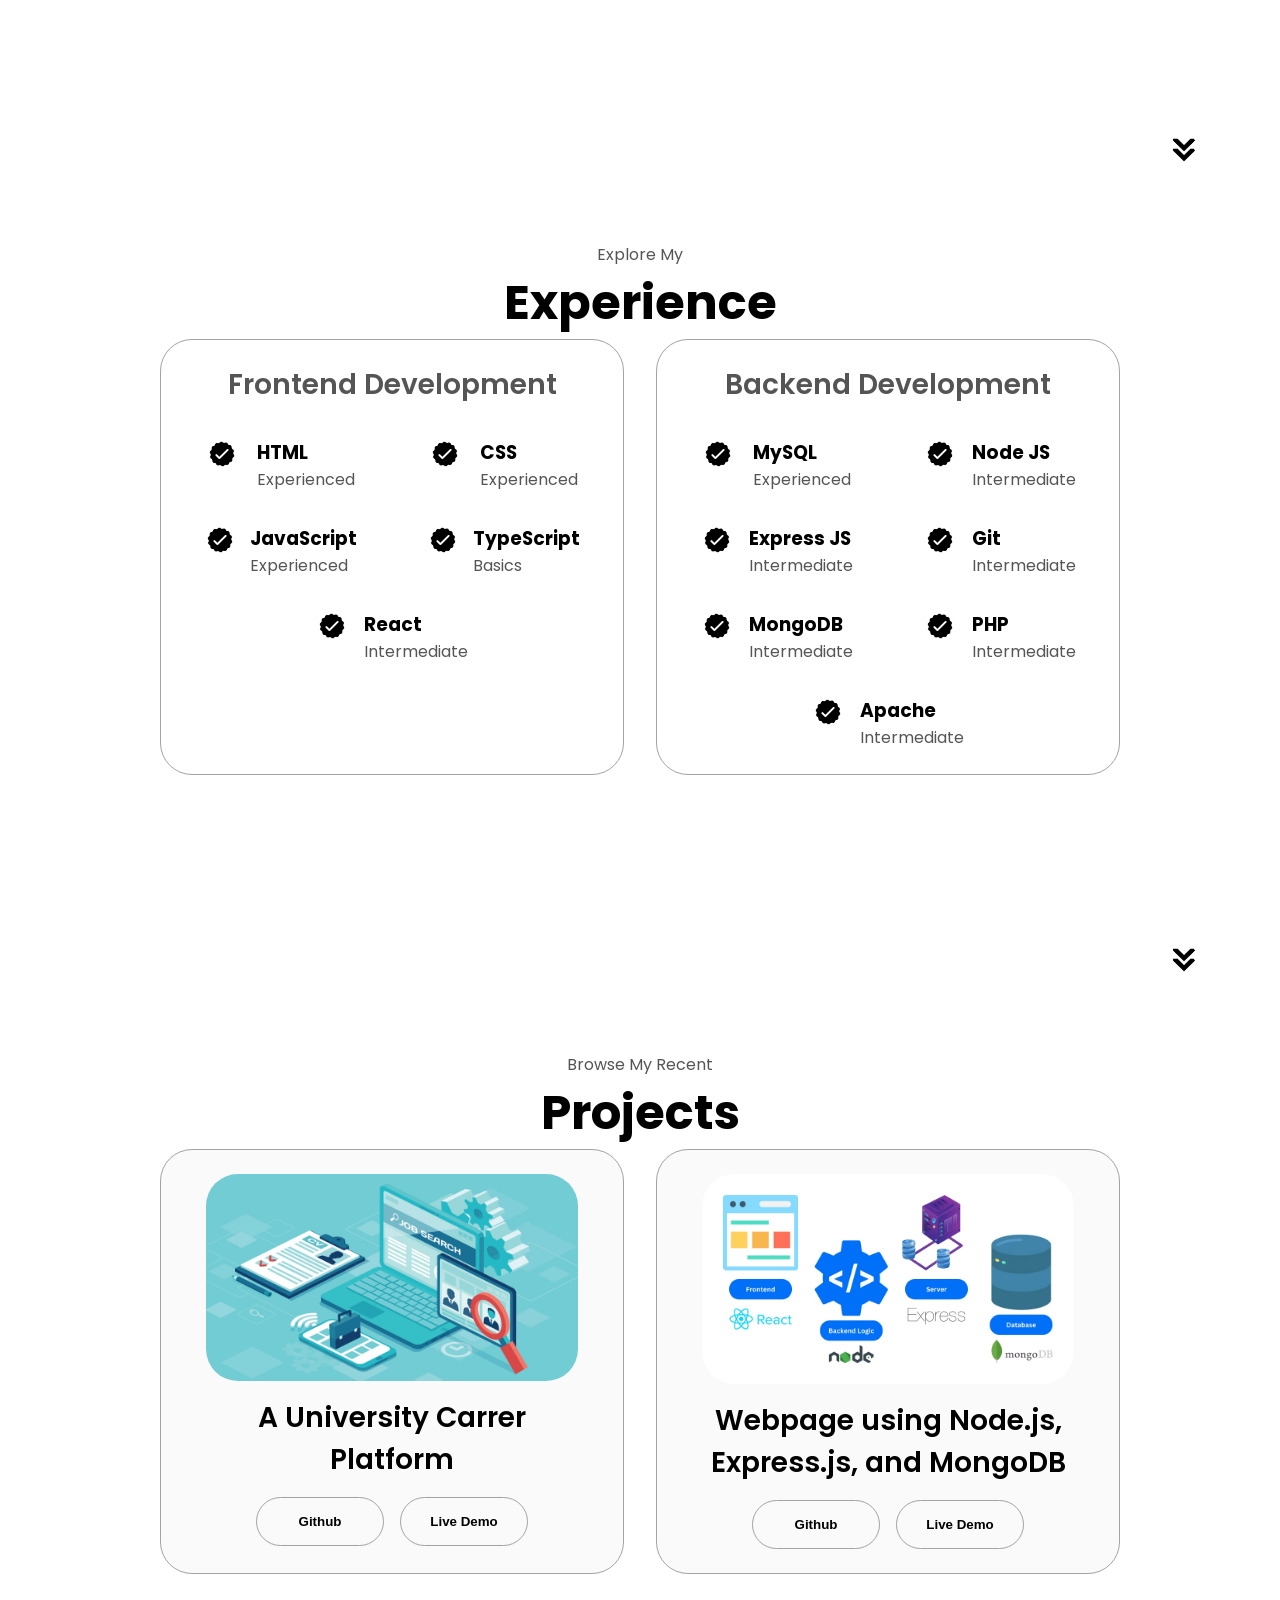
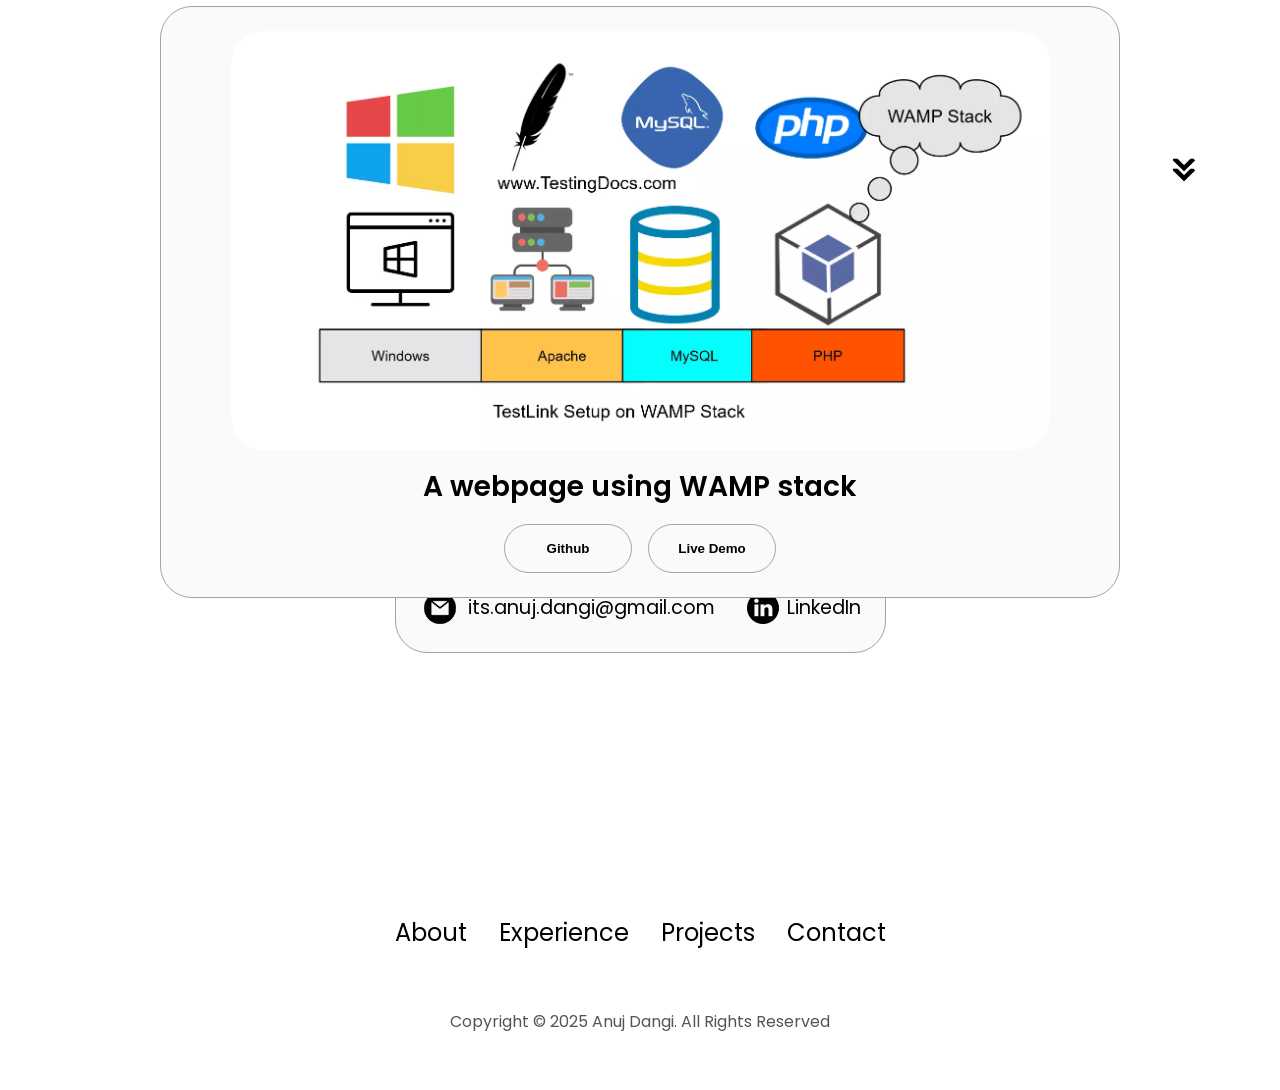
==== commit 332bb618: "Updating resume on the site" ====
--- a/index.html
+++ b/index.html
@@ -13,9 +13,6 @@
 <body>
     <nav id="desktop-nav">
         <div class="logo">Anuj Dangi</div>
-        <div>
-            <button onclick="changeTheme()">i</button>
-        </div>
         <ul class="nav-links">
             <li><a href="#about">About</a></li>
             <li><a href="#experience">Experience</a></li>
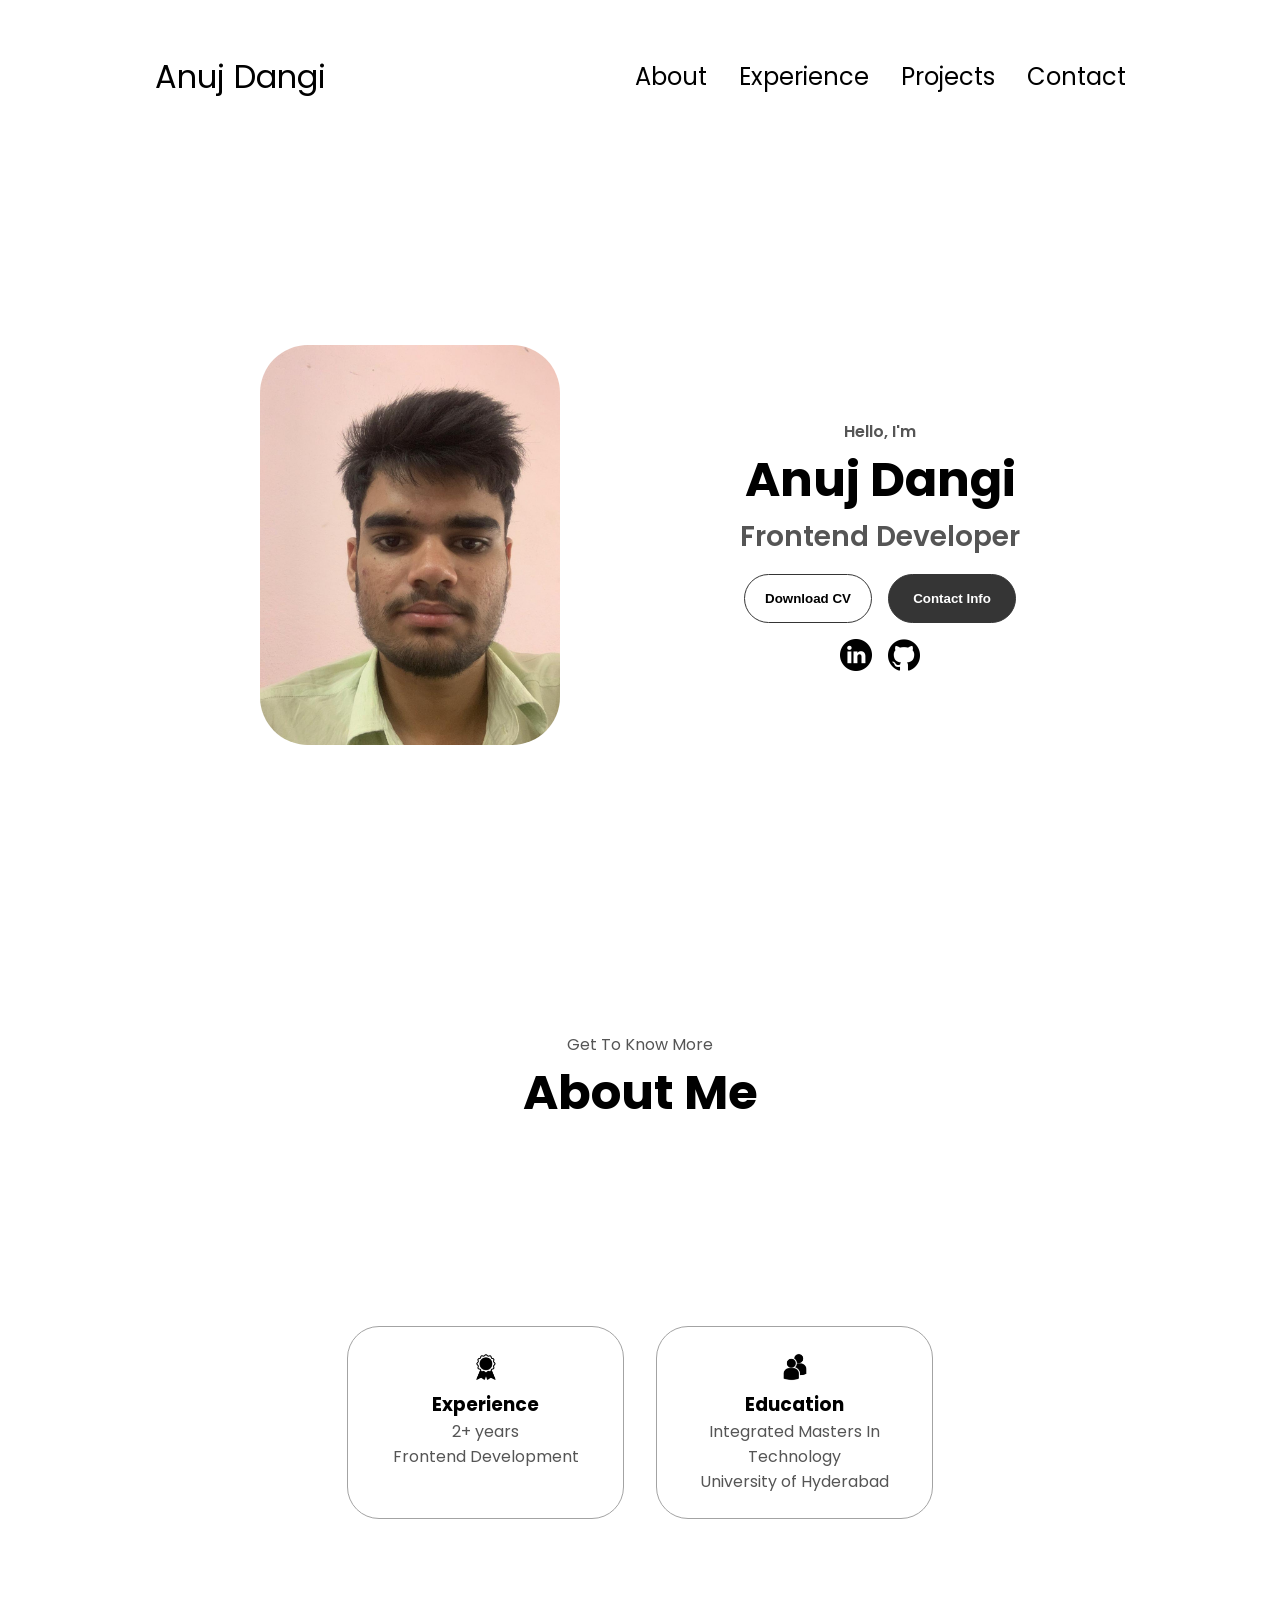
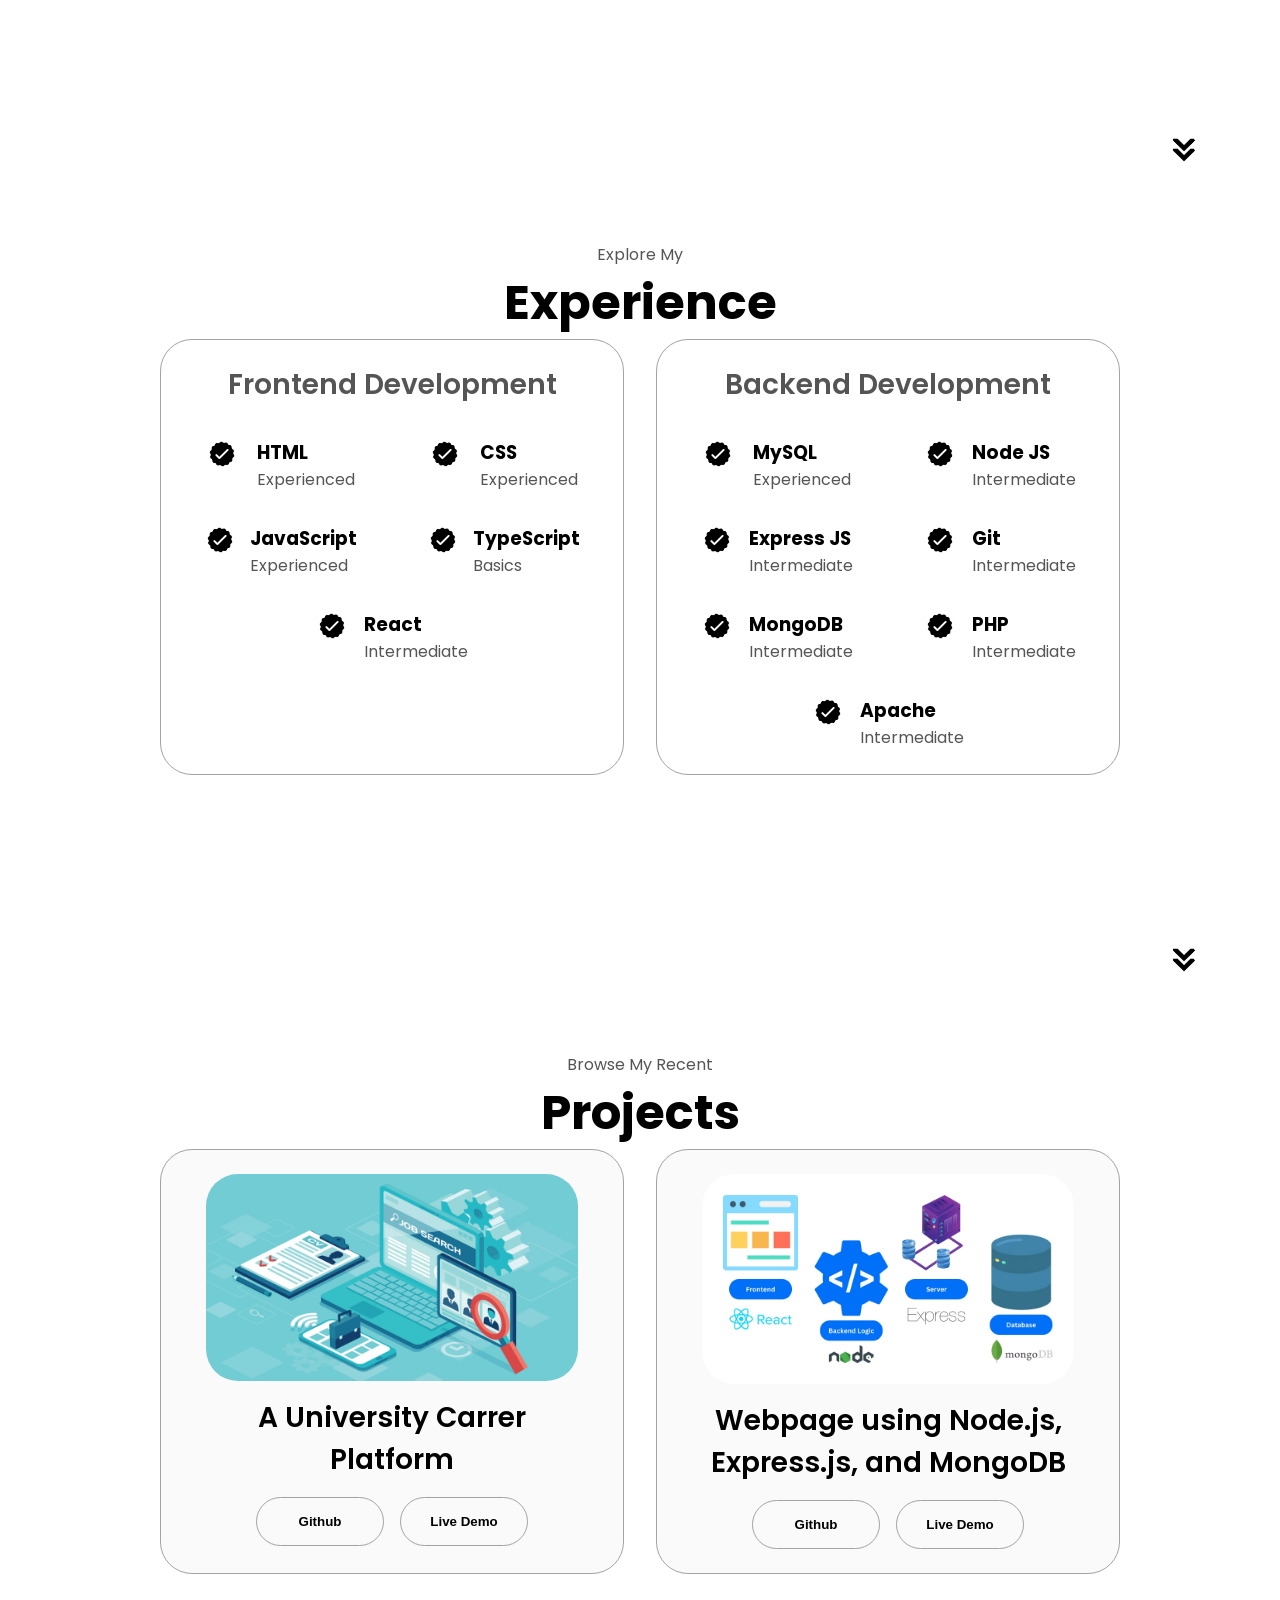
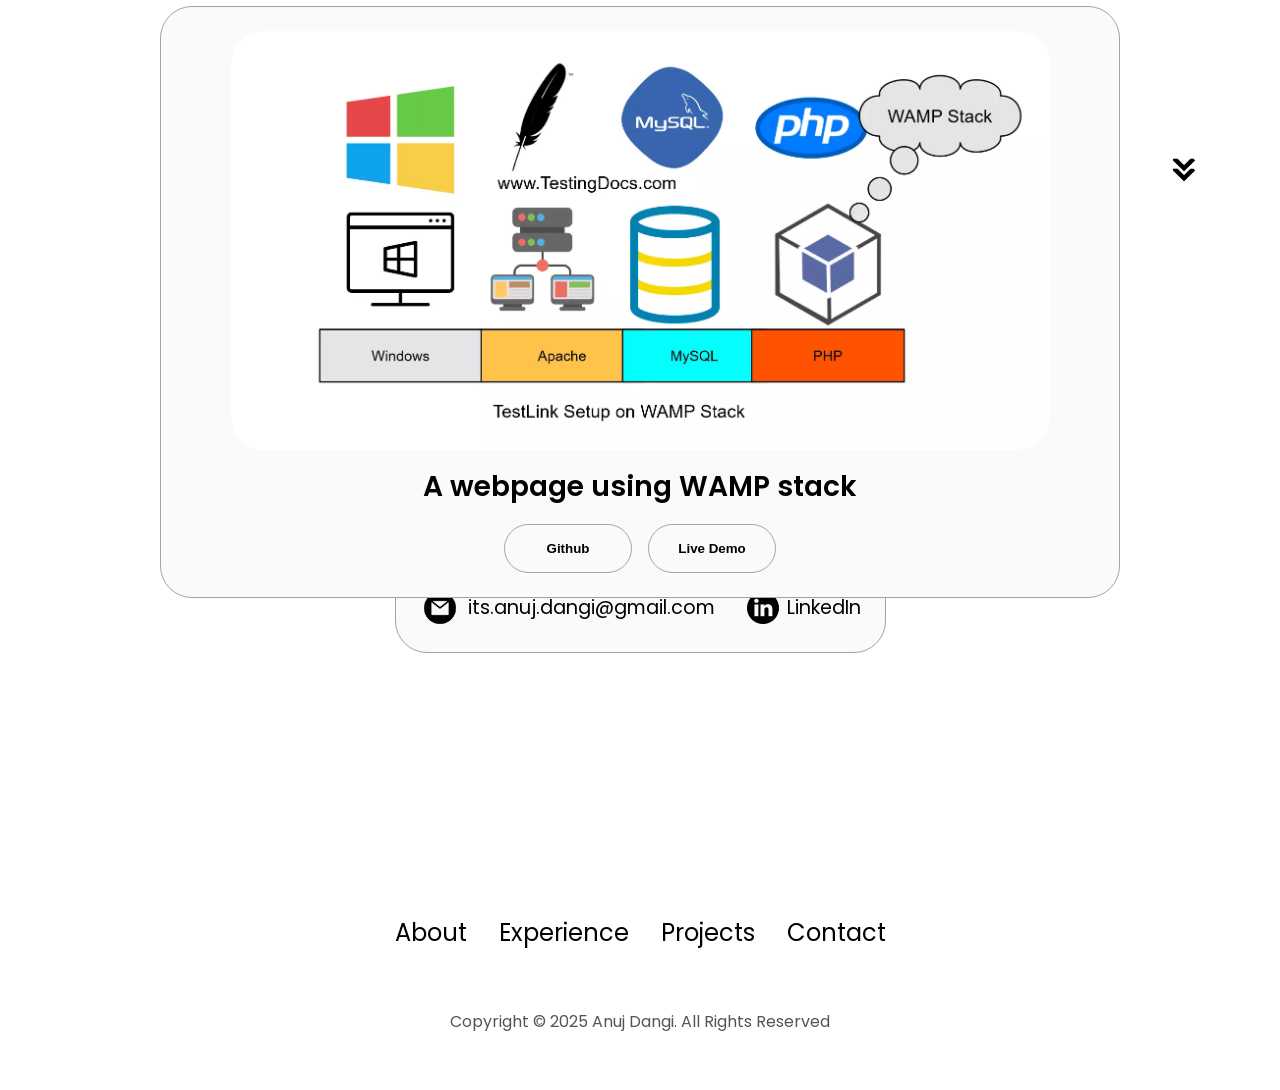
==== commit a2238fff: "error handling" ====
--- a/index.html
+++ b/index.html
@@ -38,7 +38,7 @@
     </nav>
     <section id="profile">
         <div class="section__pic-container">
-            <img src="./assets/profile-.jpg" alt="Anuj Dangi profile picture" class="profile-pic">
+            <img src="./assets/profile-pic.jpg" alt="Anuj Dangi profile picture" class="profile-pic">
         </div>
         <div class="section__text">
             <p class="section__text__p1">Hello, I'm</p>
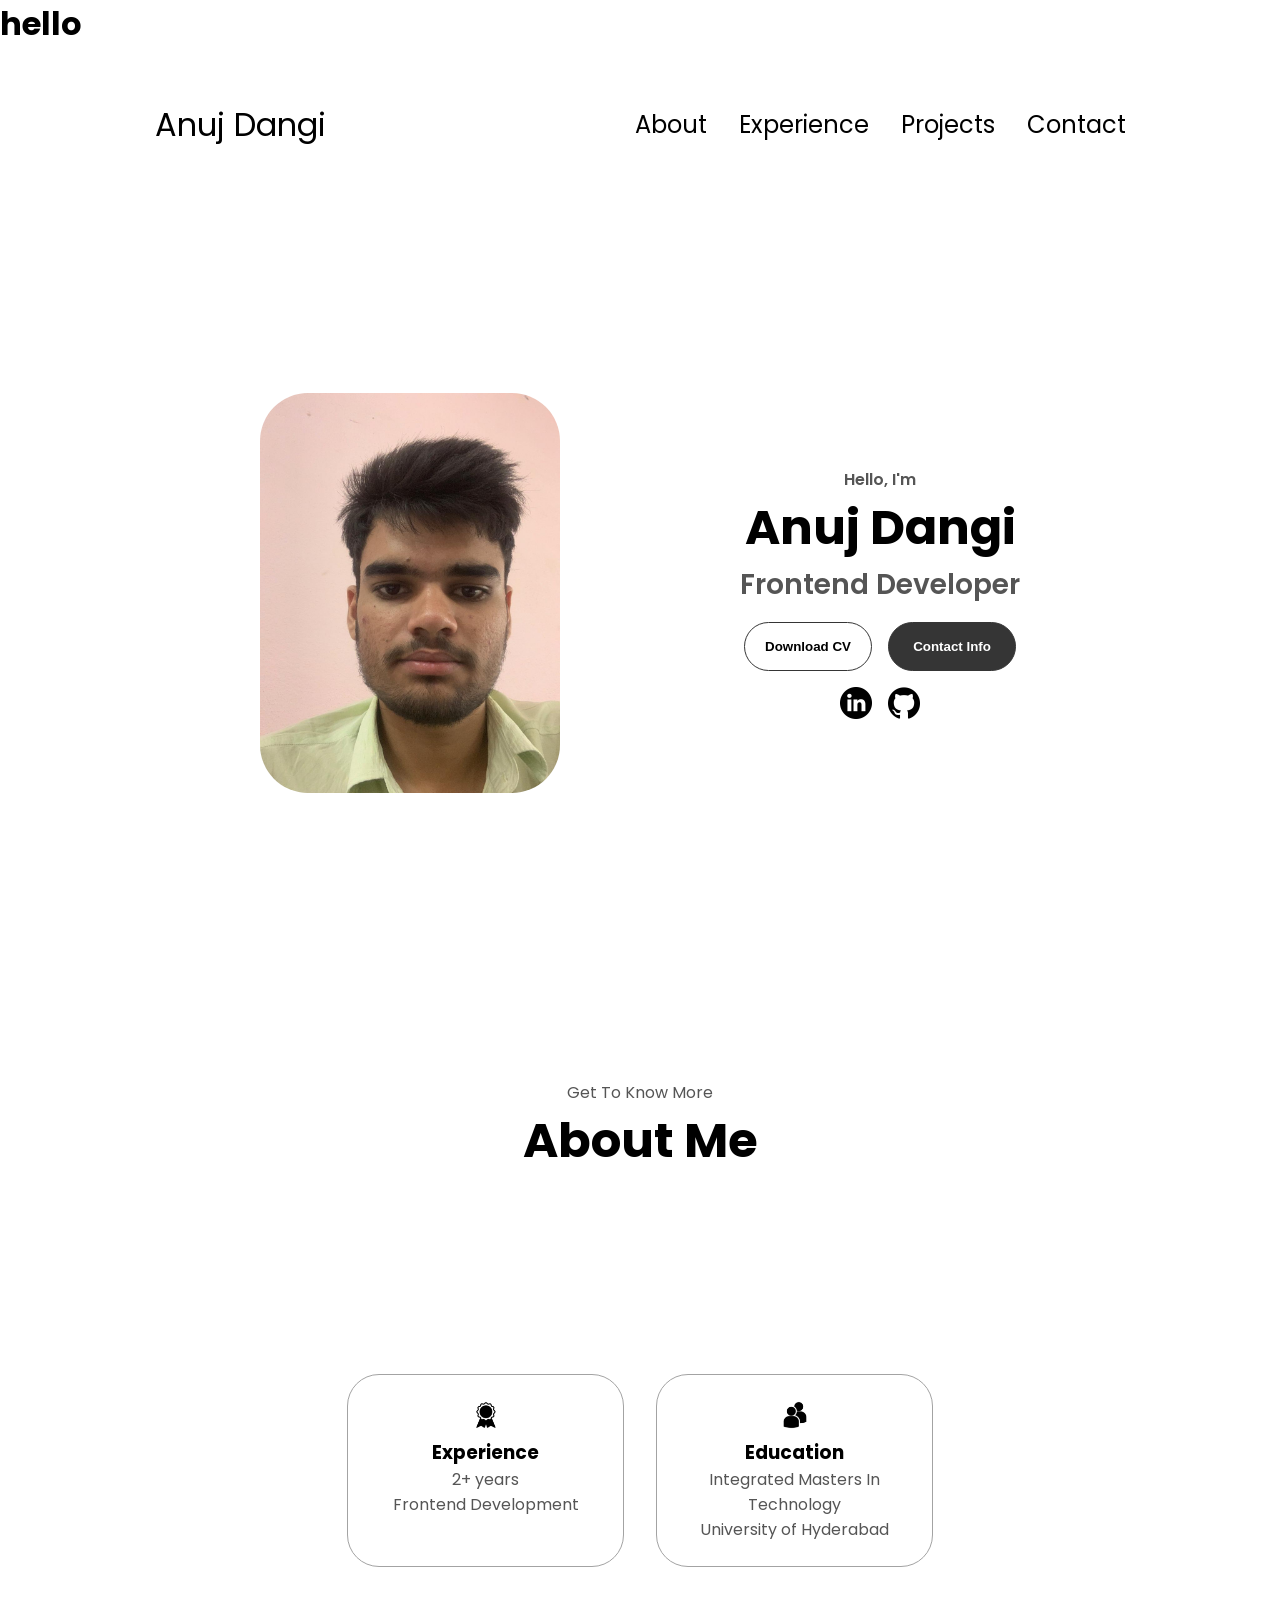
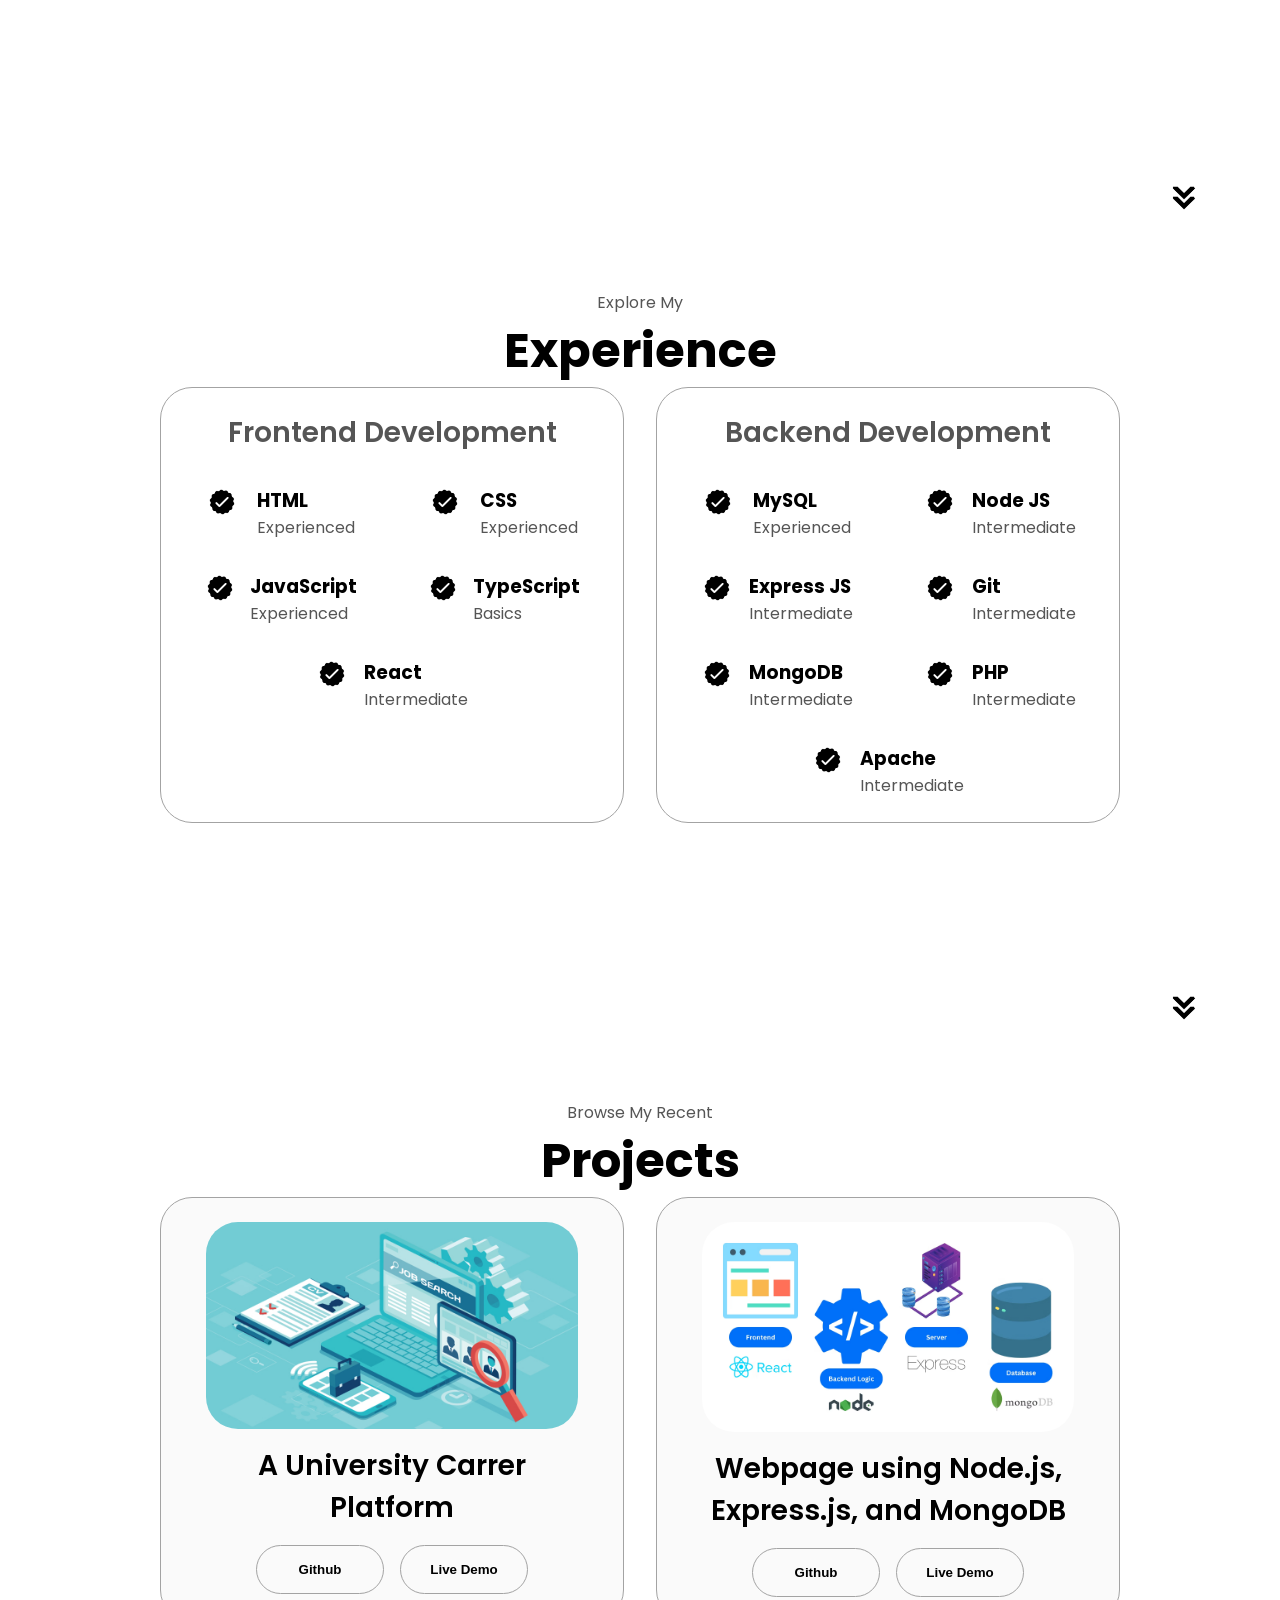
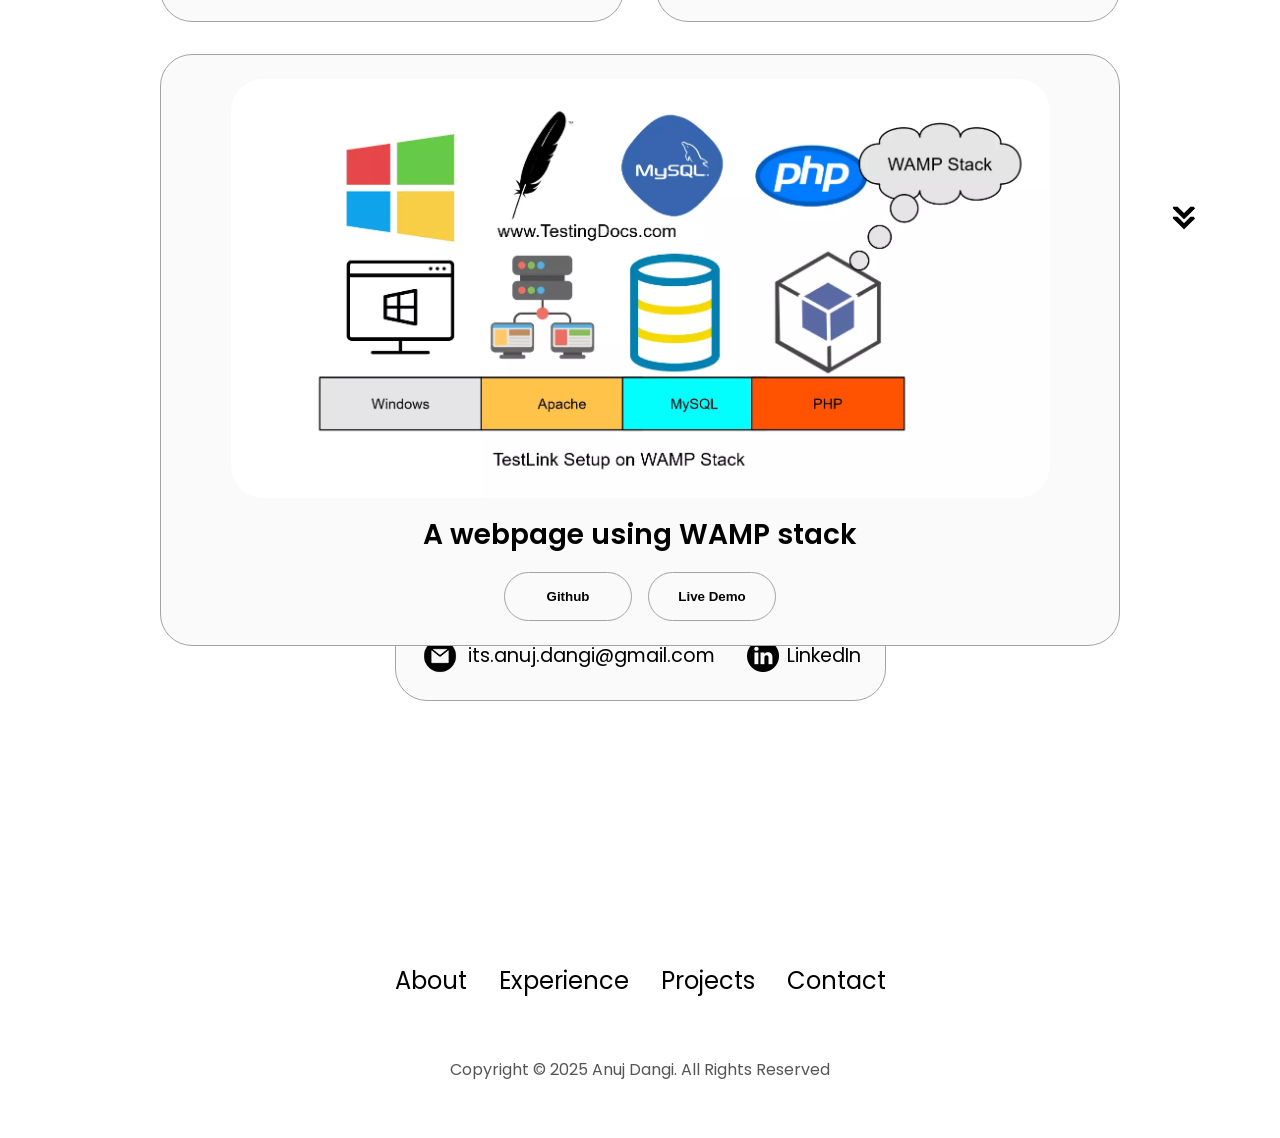
==== commit 3c7fc5e6: "new branch" ====
--- a/index.html
+++ b/index.html
@@ -11,6 +11,7 @@
 </head>
 
 <body>
+    <H1>hello</H1>
     <nav id="desktop-nav">
         <div class="logo">Anuj Dangi</div>
         <ul class="nav-links">
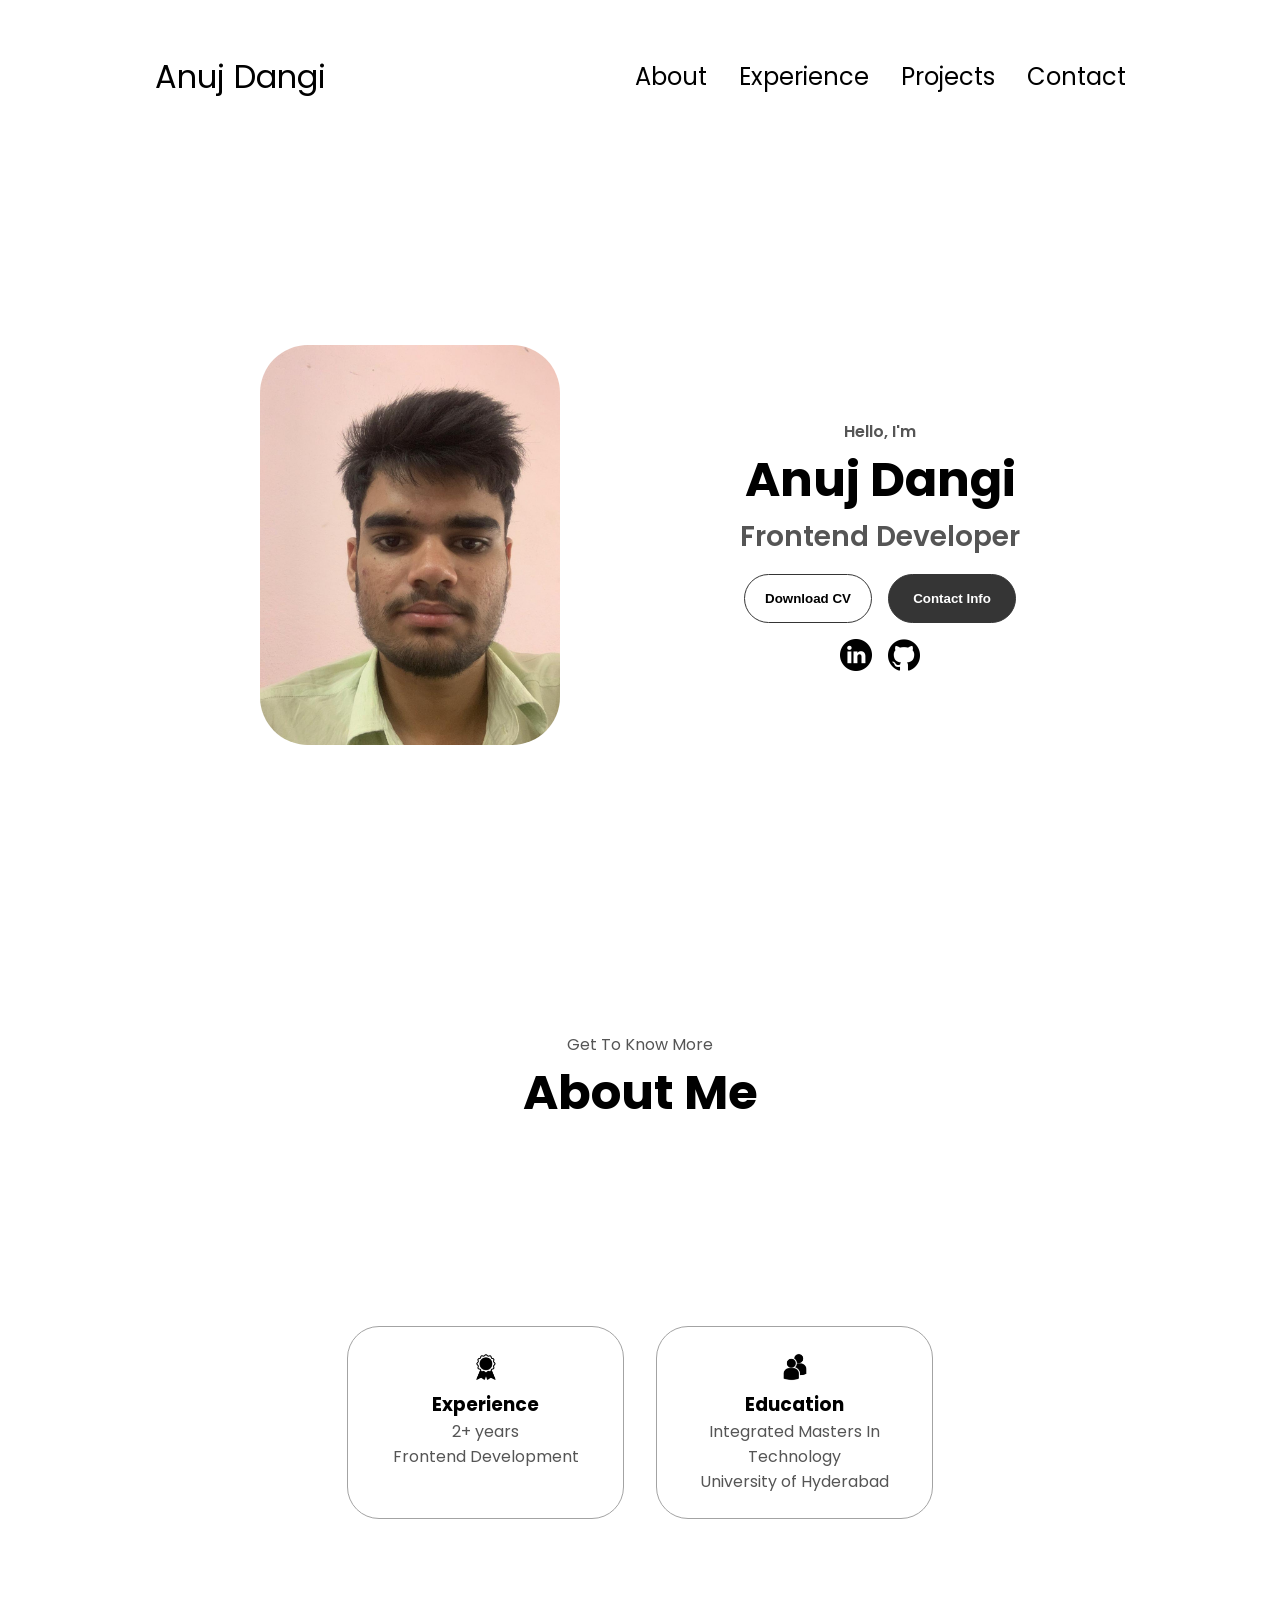
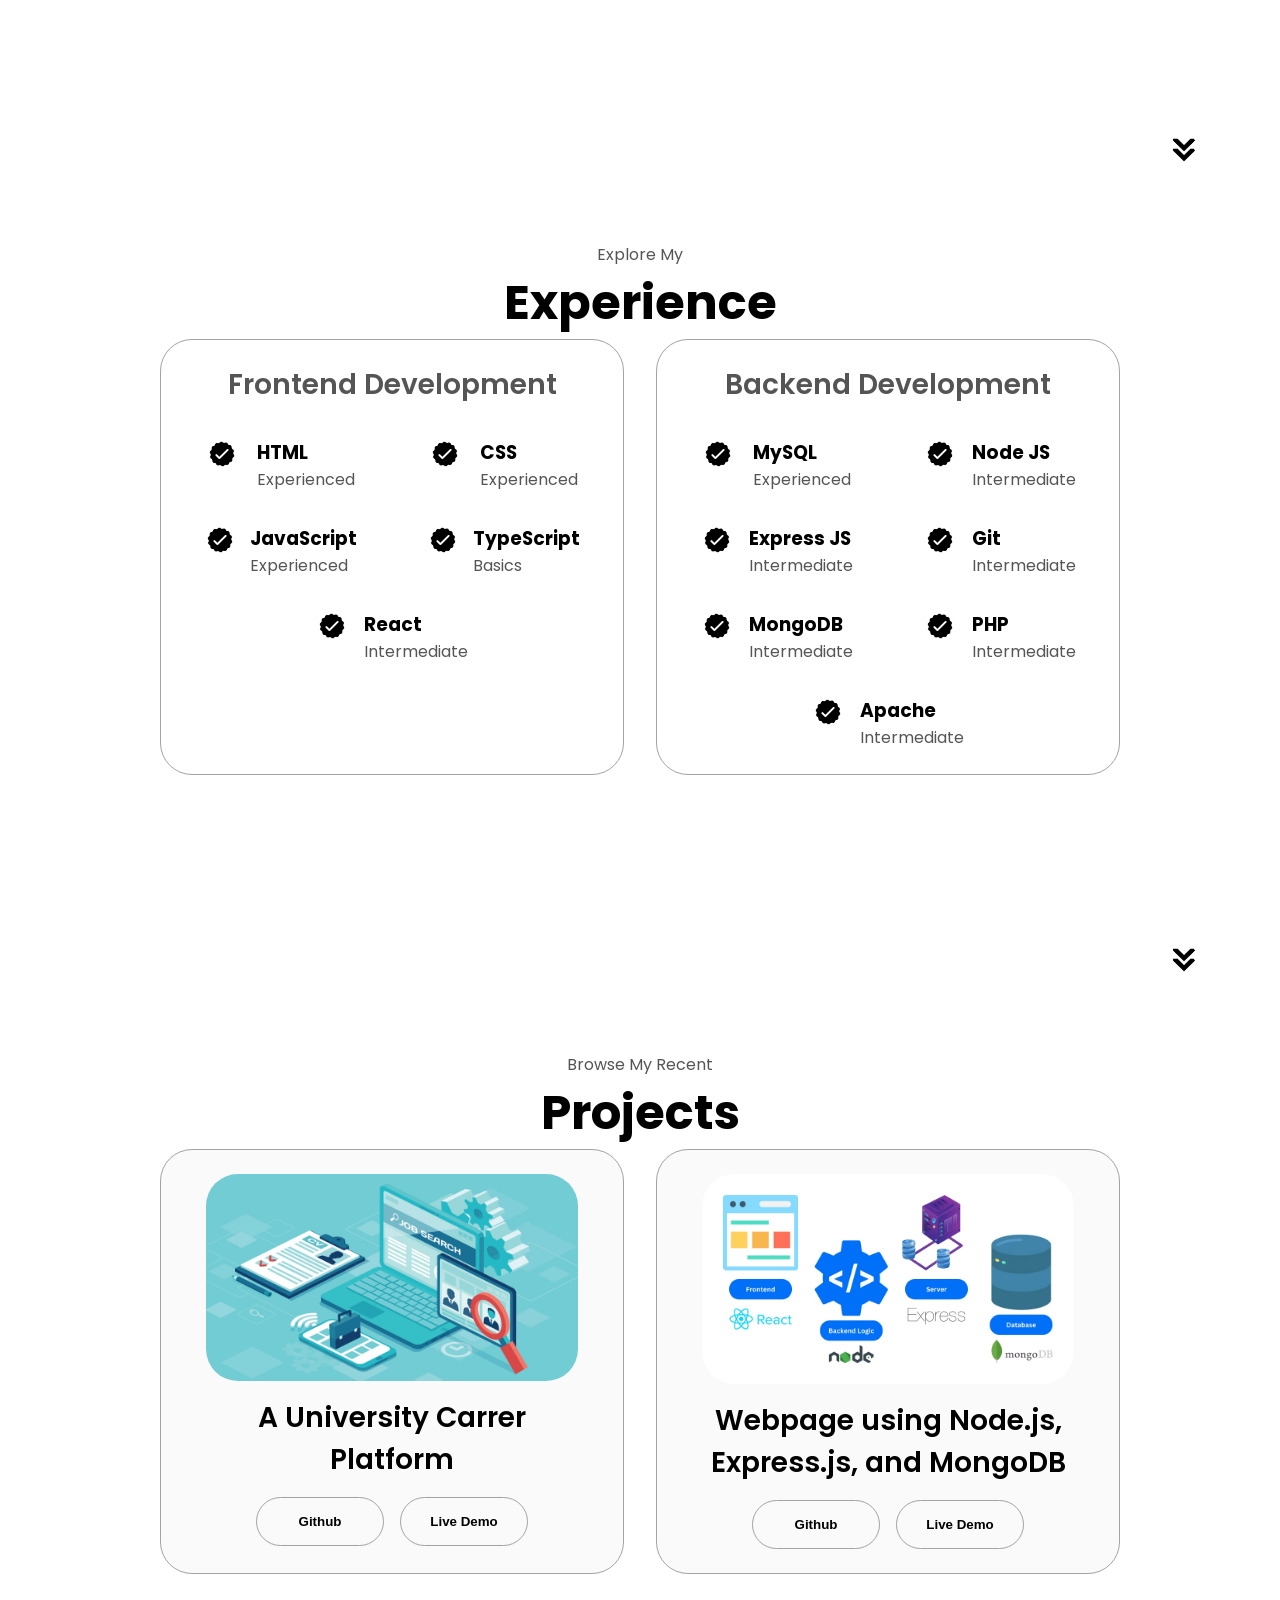
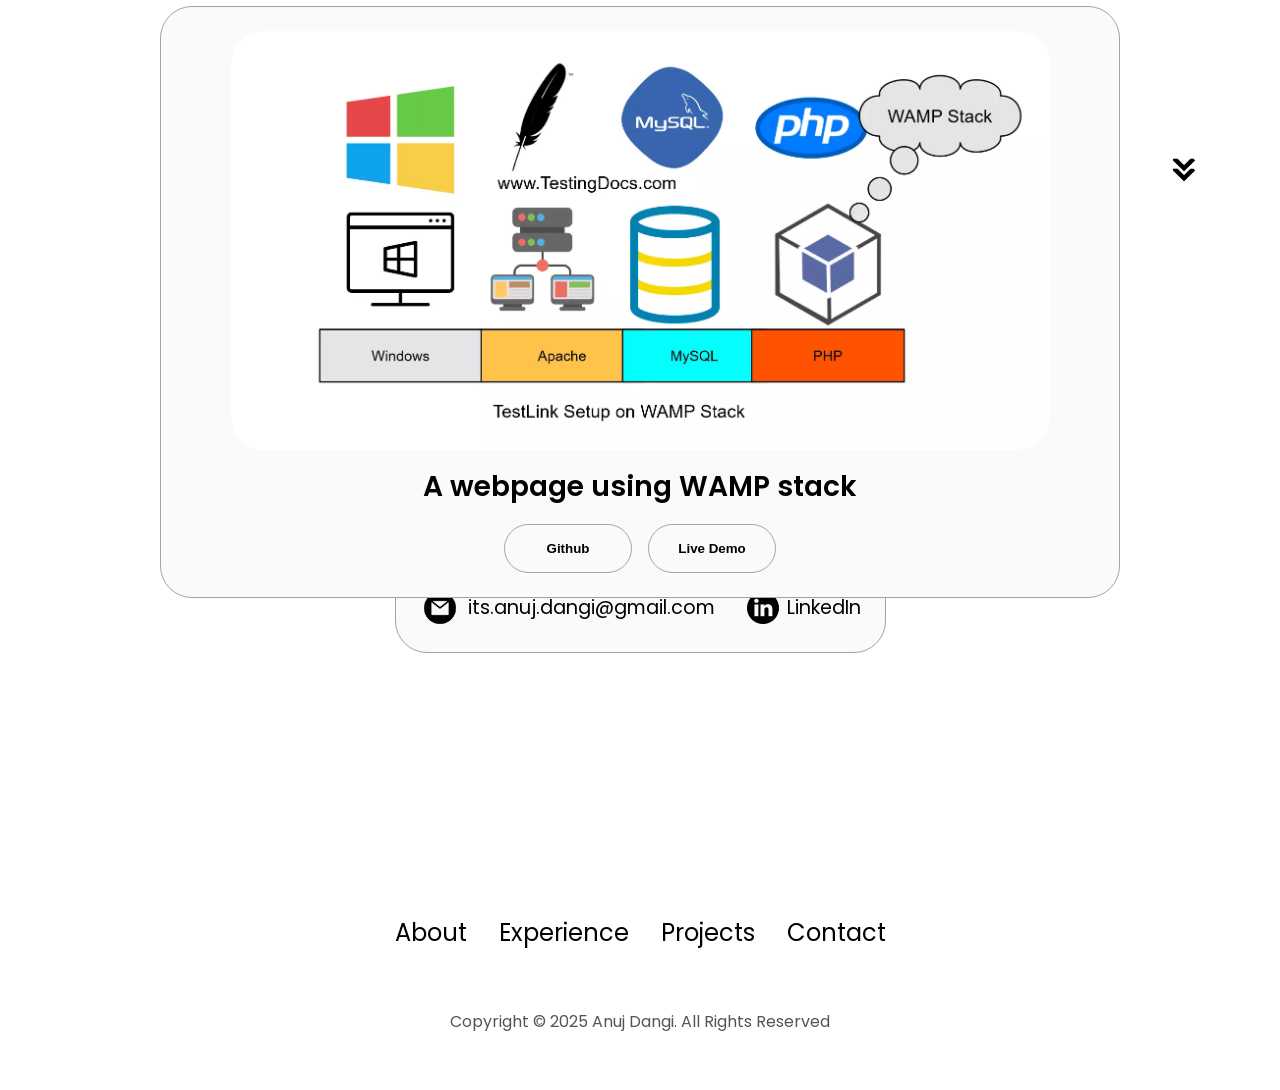
==== commit dea58a8e: "new branch" ====
--- a/index.html
+++ b/index.html
@@ -11,7 +11,6 @@
 </head>
 
 <body>
-    <H1>hello</H1>
     <nav id="desktop-nav">
         <div class="logo">Anuj Dangi</div>
         <ul class="nav-links">
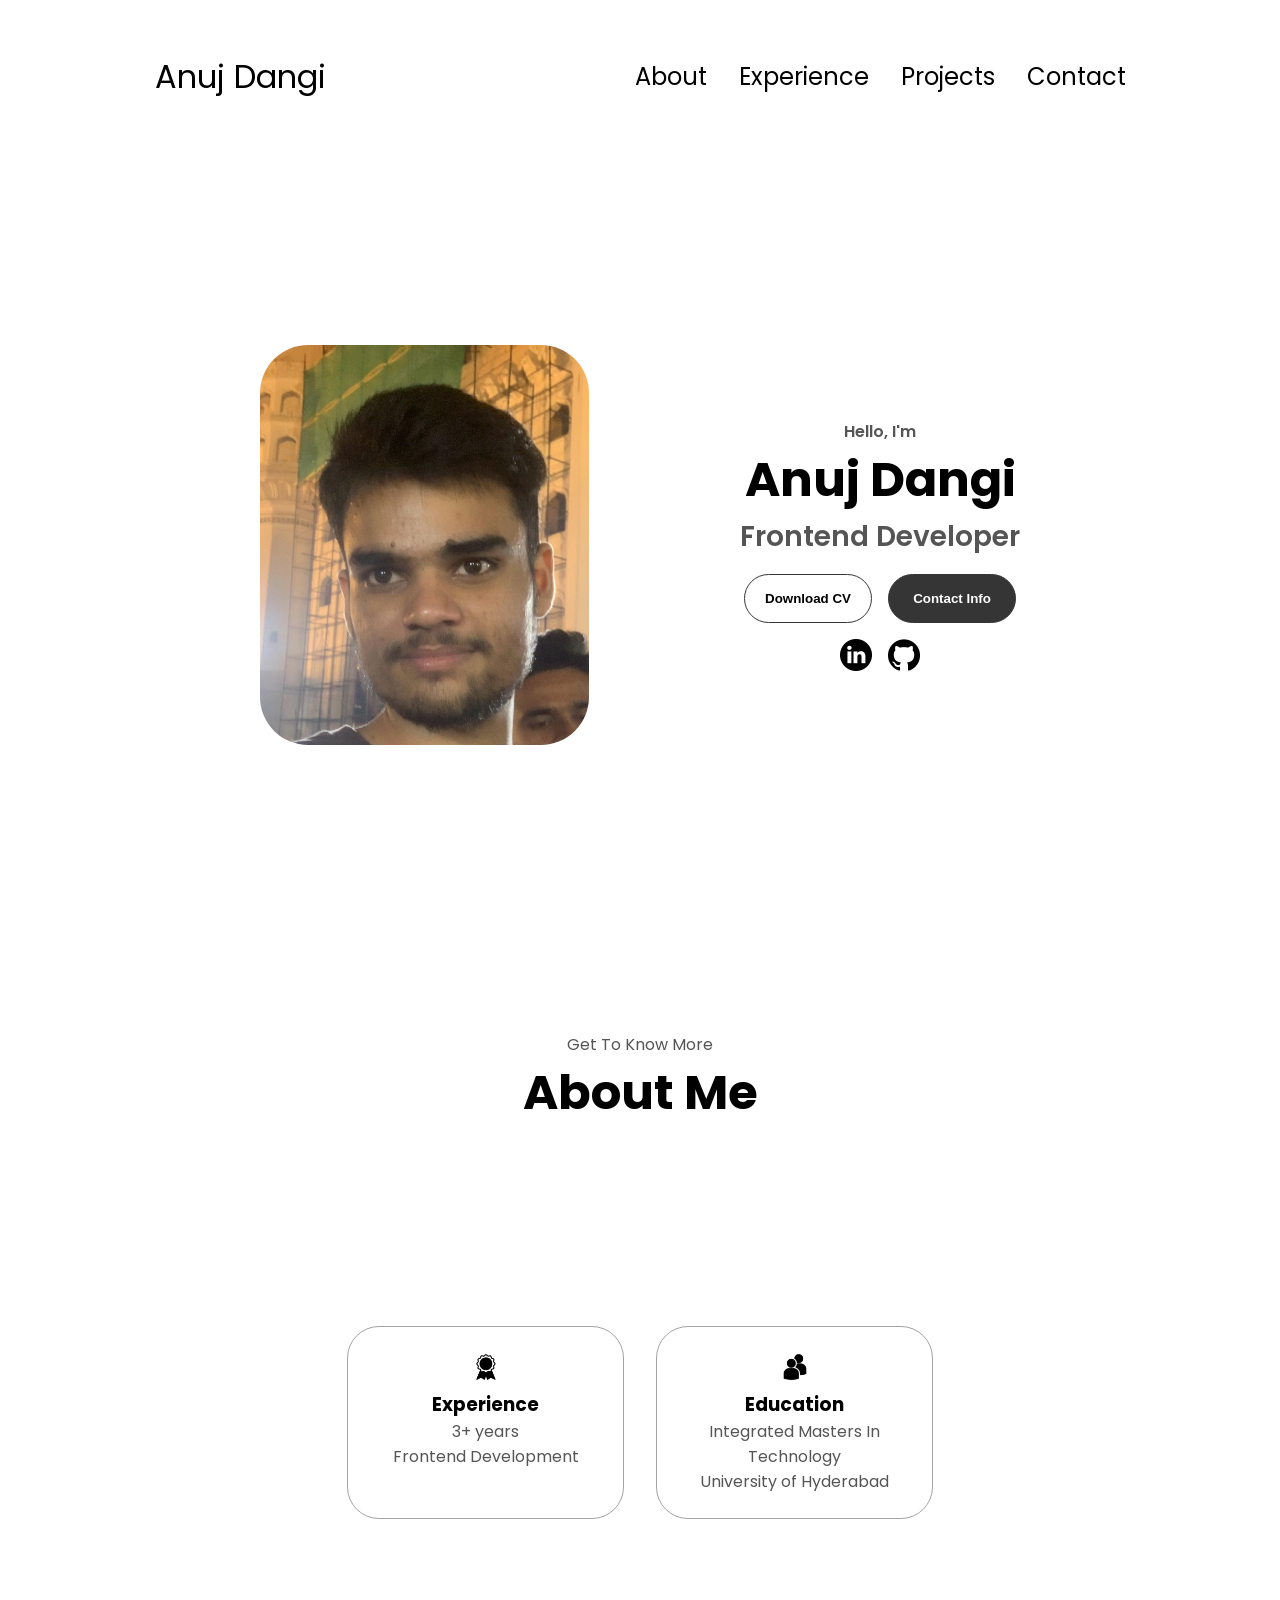
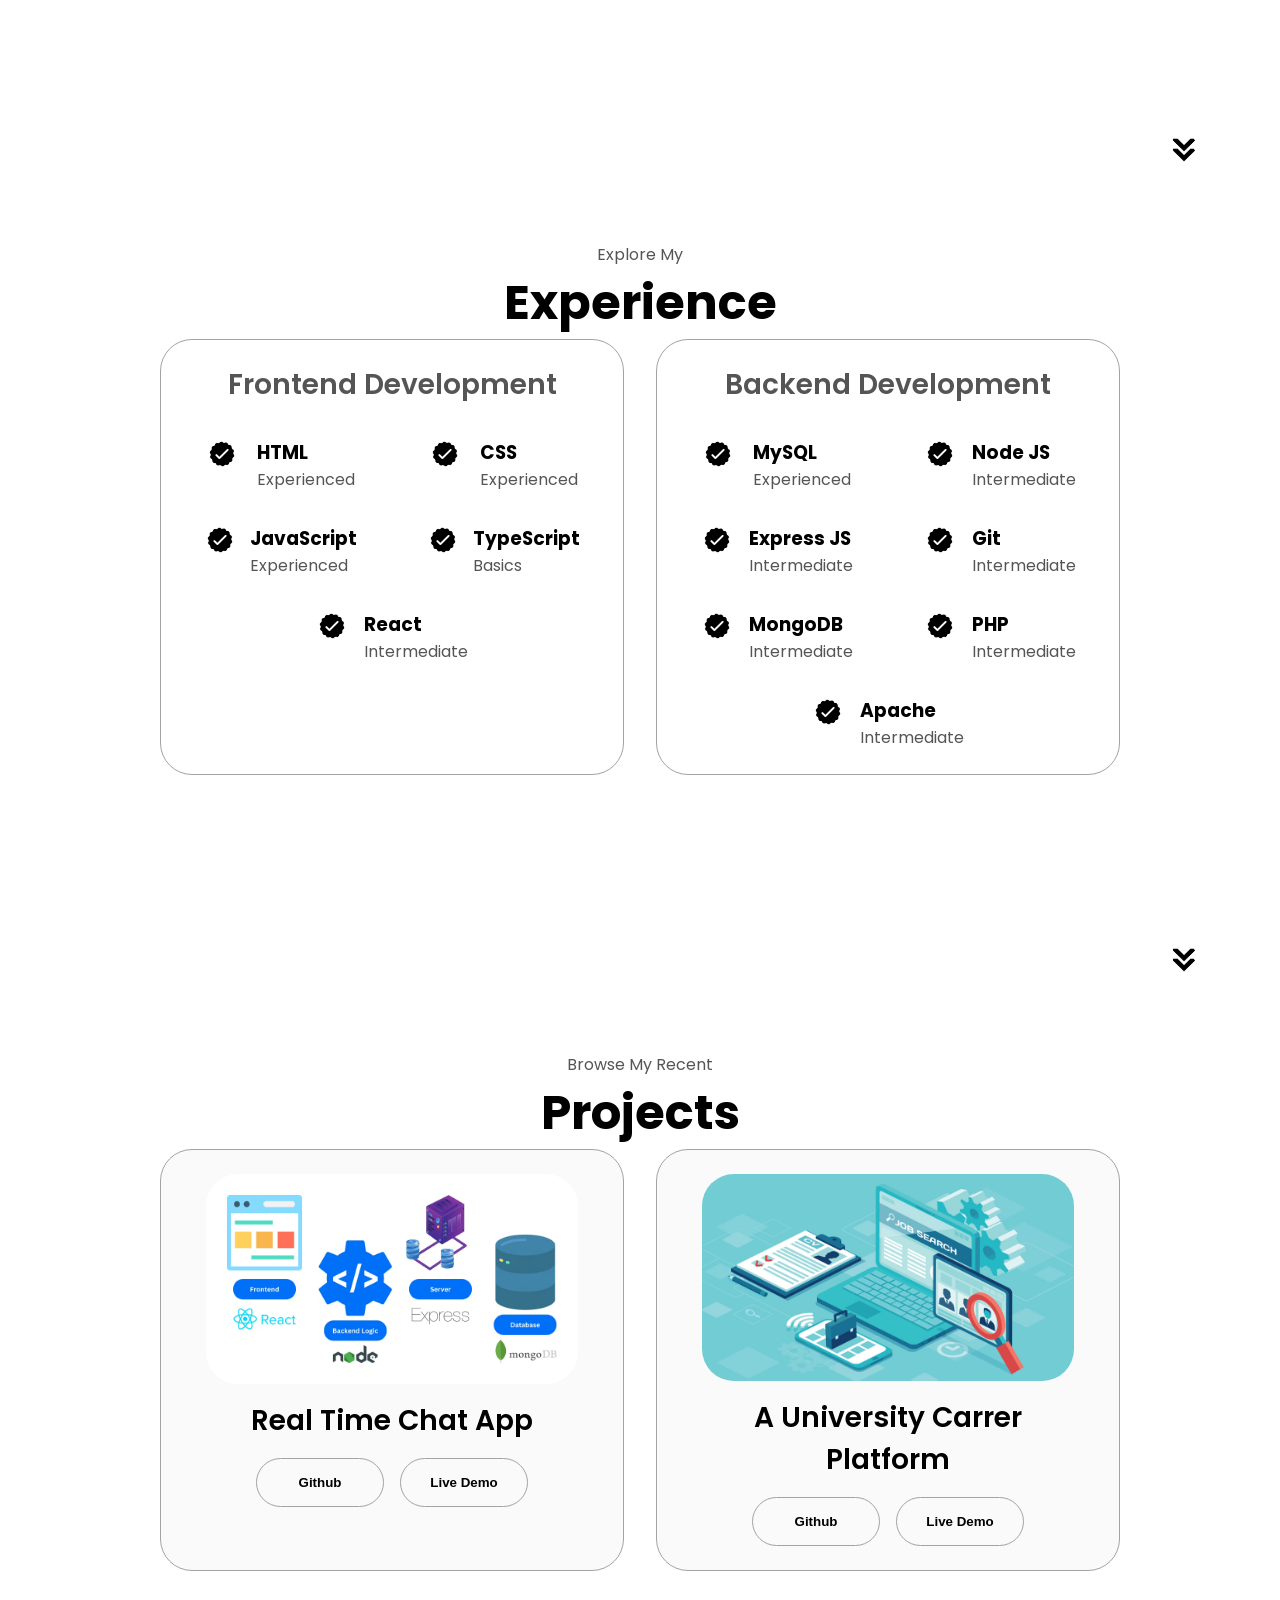
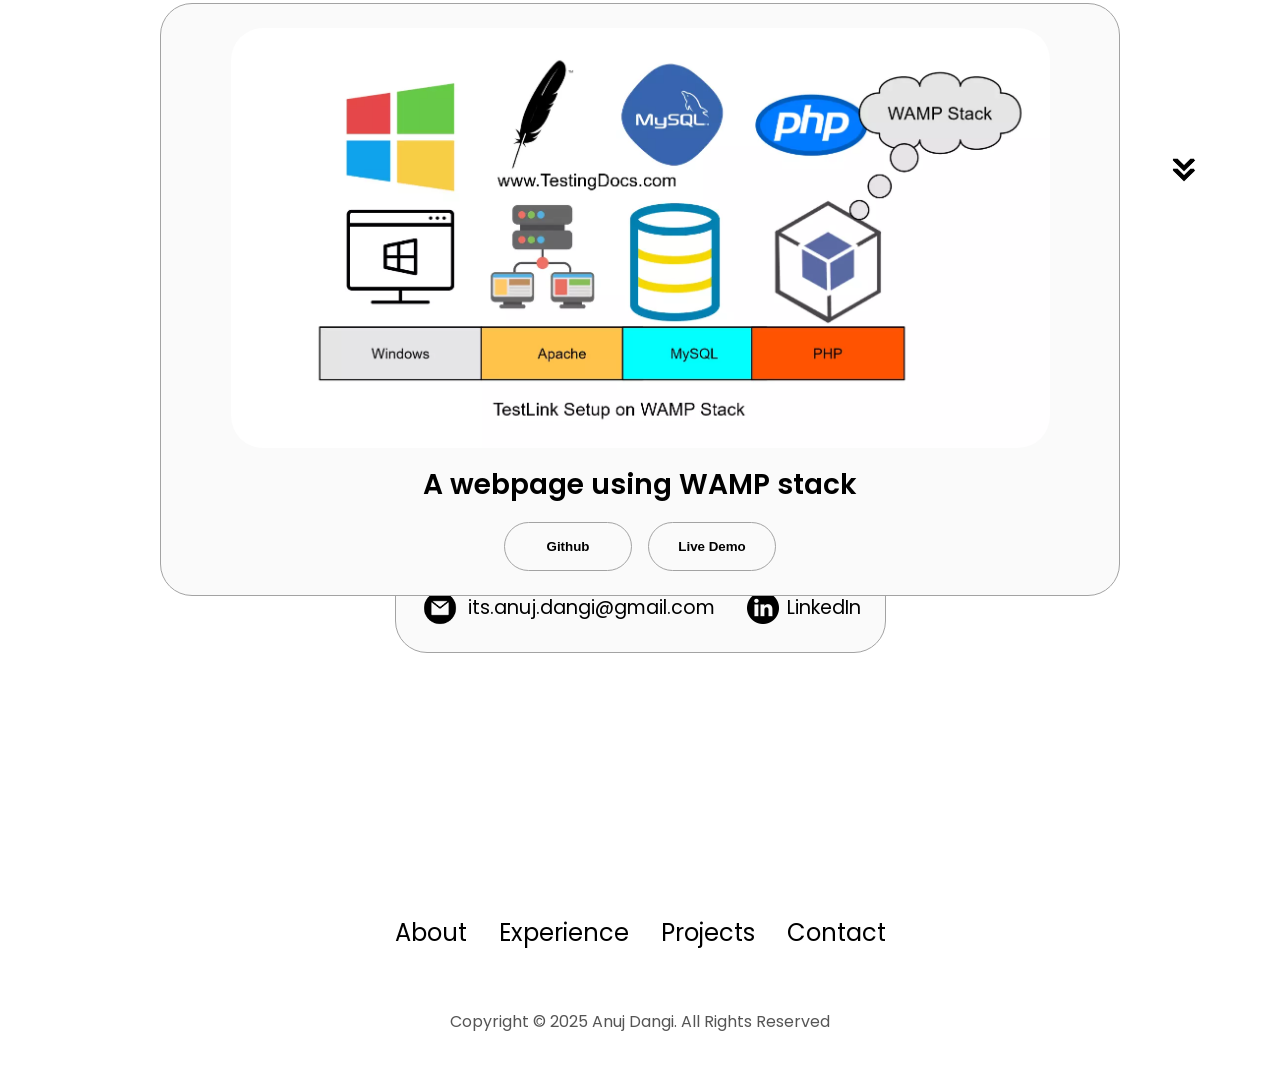
==== commit 5ec4d40d: "updating assests and projects" ====
--- a/index.html
+++ b/index.html
@@ -45,7 +45,7 @@
             <h1 class="title">Anuj Dangi</h1>
             <p class="section__text__p2">Frontend Developer</p>
             <div class="btn-container">
-                <button class="btn btn-color-2" onclick="window.open('./assets/AnujDangi_CV.pdf')">Download CV</button>
+                <button class="btn btn-color-2" onclick="window.open('./assets/Anuj_Dangi_CV.pdf')">Download CV</button>
                 <button class="btn btn-color-1" onclick="location.href='#contact'">Contact Info</button>
             </div>
             <div id="social-container">
@@ -64,7 +64,7 @@
                     <div class="details-container">
                         <img src="./assets/experience.png" alt="Experience icon" class="icon">
                         <h3>Experience</h3>
-                        <p>2+ years <br> Frontend Development</p>
+                        <p>3+ years <br> Frontend Development</p>
                     </div>
                     <div class="details-container">
                         <img src="./assets/education.png" alt="Education icon" class="icon">
@@ -191,7 +191,17 @@
             <div class="about-containers">
                 <div class="details-container color-container">
                     <div class="article-container">
-                        <img src="./assets/CarrerPlatform-pic.jpg" alt="Project 1" class="project-img">
+                        <img src="./assets/mern-pic.avif" alt="Project 1" class="project-img">
+                    </div>
+                    <h2 class="experience-sub-title project-title">Real Time Chat App</h2>
+                    <div class="btn-container">
+                        <button class="btn btn-color-2 project-btn" onclick="location.href='https://github.com/anuj-dangi/real-time-chat-app'">Github</button>
+                        <button class="btn btn-color-2 project-btn" onclick="location.href='https://real-time-chat-app-0x3d.onrender.com'">Live Demo</button>
+                    </div>
+                </div>
+                <div class="details-container color-container">
+                    <div class="article-container">
+                        <img src="./assets/CarrerPlatform-pic.jpg" alt="Project 2" class="project-img">
                     </div>
                     <h2 class="experience-sub-title project-title">A University Carrer Platform</h2>
                     <div class="btn-container">
@@ -201,22 +211,12 @@
                 </div>
                 <div class="details-container color-container">
                     <div class="article-container">
-                        <img src="./assets/mern-pic.avif" alt="Project 2" class="project-img">
-                    </div>
-                    <h2 class="experience-sub-title project-title">Webpage using Node.js, Express.js, and MongoDB</h2>
-                    <div class="btn-container">
-                        <button class="btn btn-color-2 project-btn" onclick="location.href='https://github.com/AnujDangi87/IT_LAB/tree/main/it_lab_minor2_q1'">Github</button>
-                        <button class="btn btn-color-2 project-btn" onclick="location.href='https://github.com/AnujDangi87/IT_LAB/tree/main/it_lab_minor2_q1'">Live Demo</button>
-                    </div>
-                </div>
-                <div class="details-container color-container">
-                    <div class="article-container">
                         <img src="./assets/wamp-pic.webp" alt="Project 3" class="project-img">
                     </div>
                     <h2 class="experience-sub-title project-title">A webpage using WAMP stack</h2>
                     <div class="btn-container">
-                        <button class="btn btn-color-2 project-btn" onclick="location.href='https://github.com/AnujDangi87/UoHCarrerPlatform'">Github</button>
-                        <button class="btn btn-color-2 project-btn" onclick="location.href='https://github.com/AnujDangi87/UoHCarrerPlatform'">Live Demo</button>
+                        <button class="btn btn-color-2 project-btn" onclick="location.href='https://github.com/anuj-dangi/IT_LAB/tree/main/wamp/php'">Github</button>
+                        <button class="btn btn-color-2 project-btn" onclick="location.href='https://github.com/anuj-dangi/IT_LAB/tree/main/wamp/php'">Live Demo</button>
                     </div>
                 </div>
             </div>
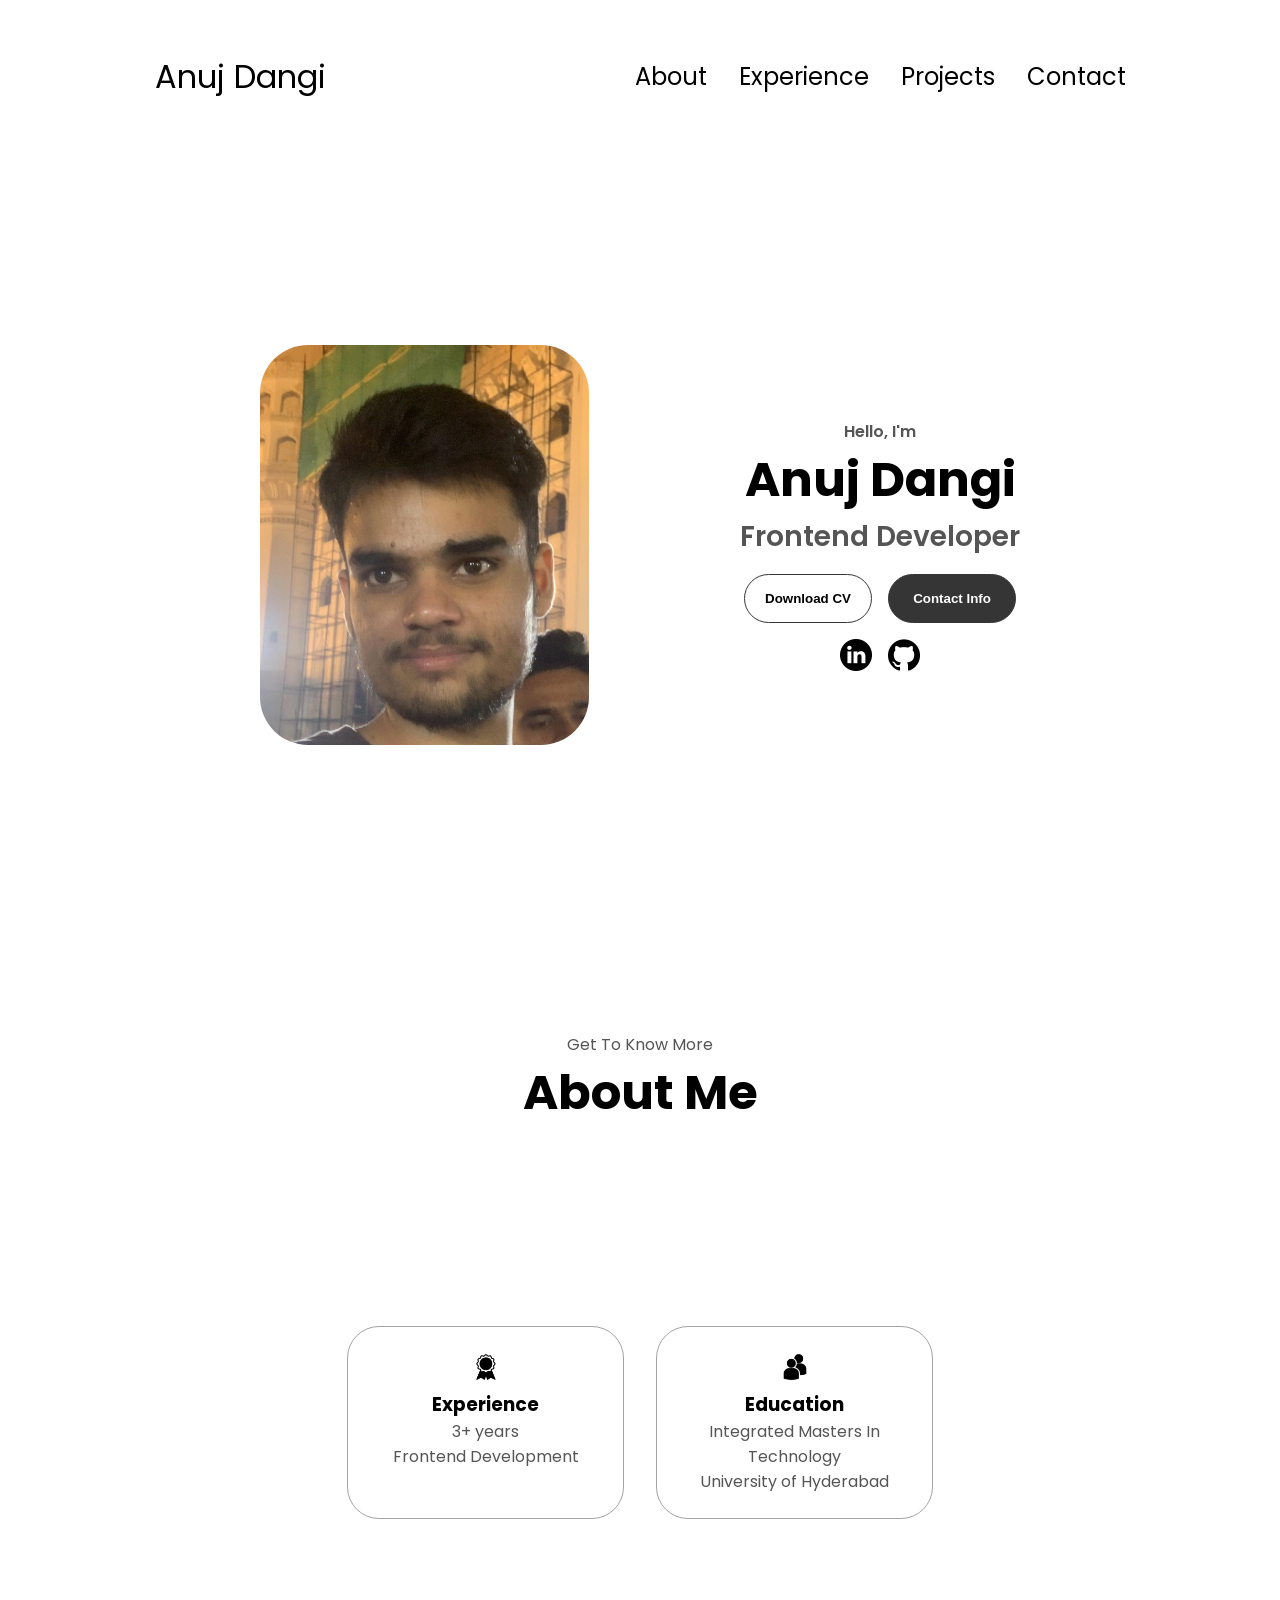
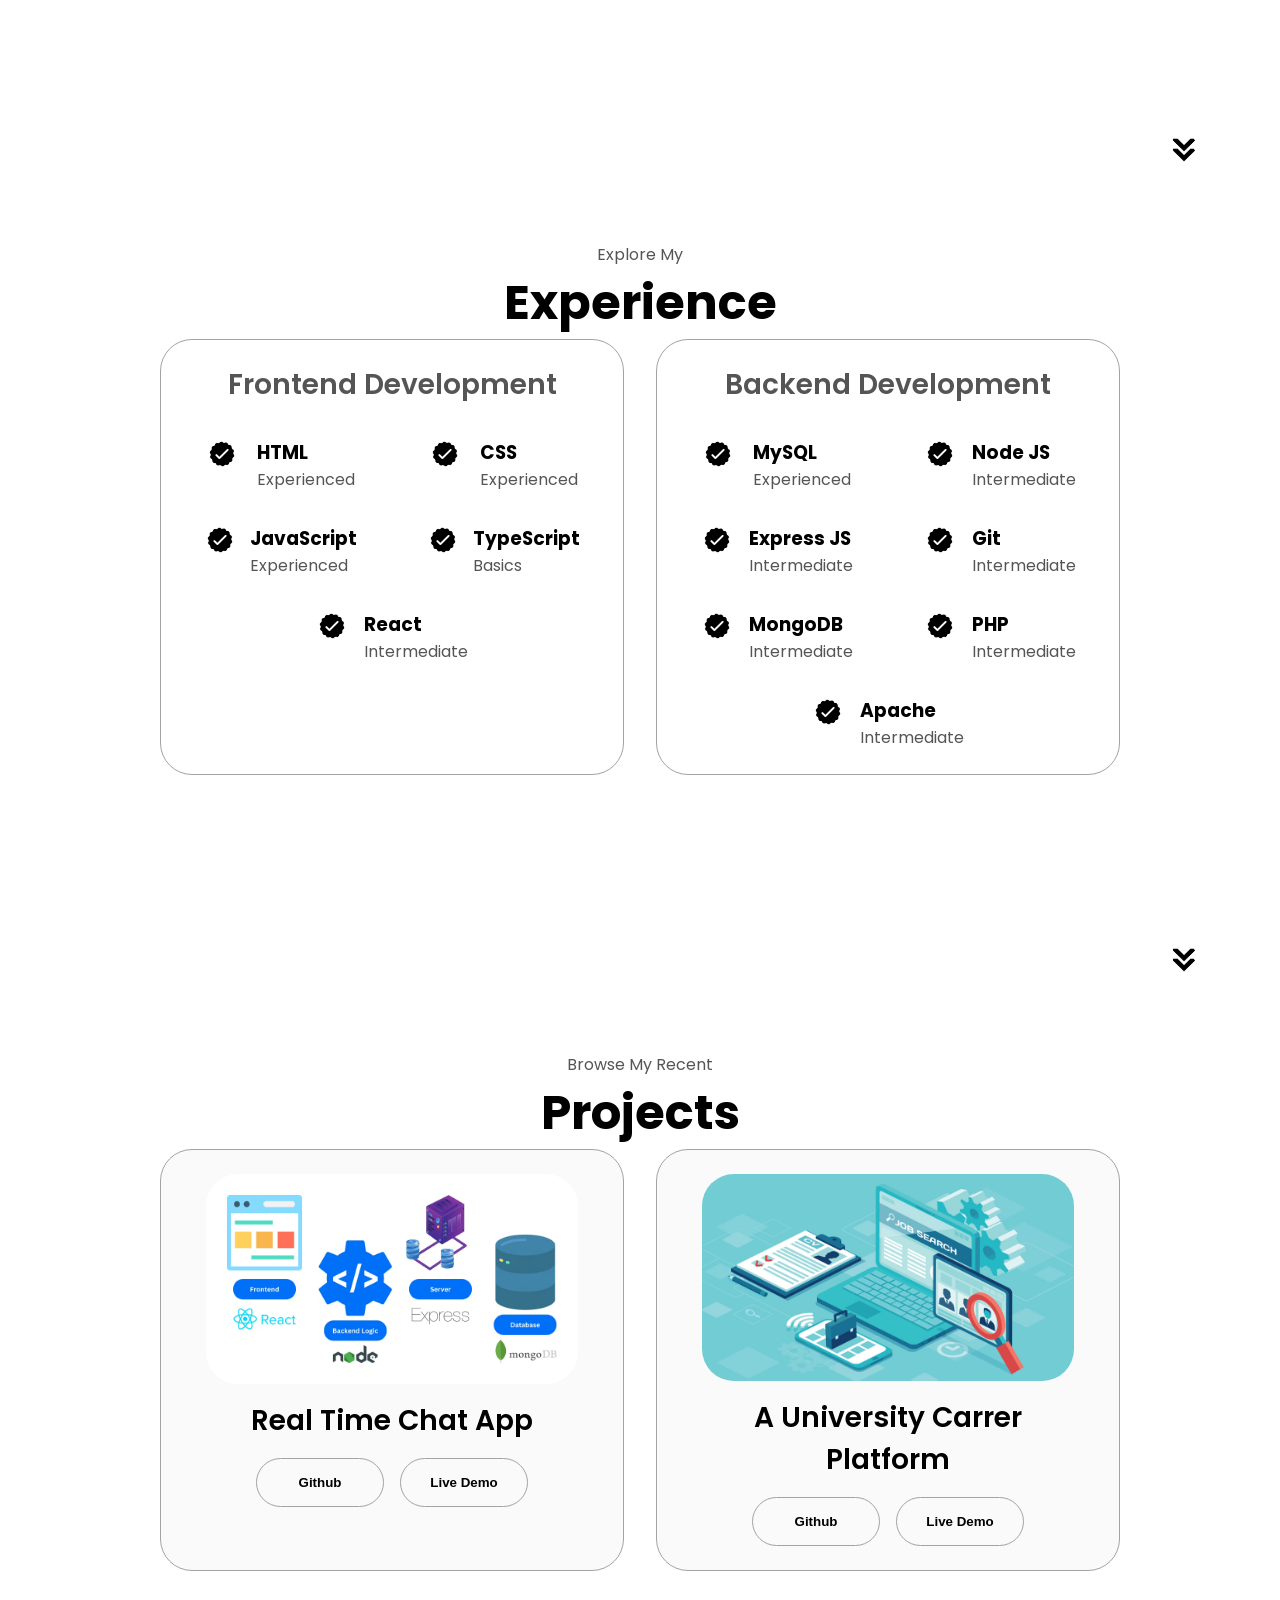
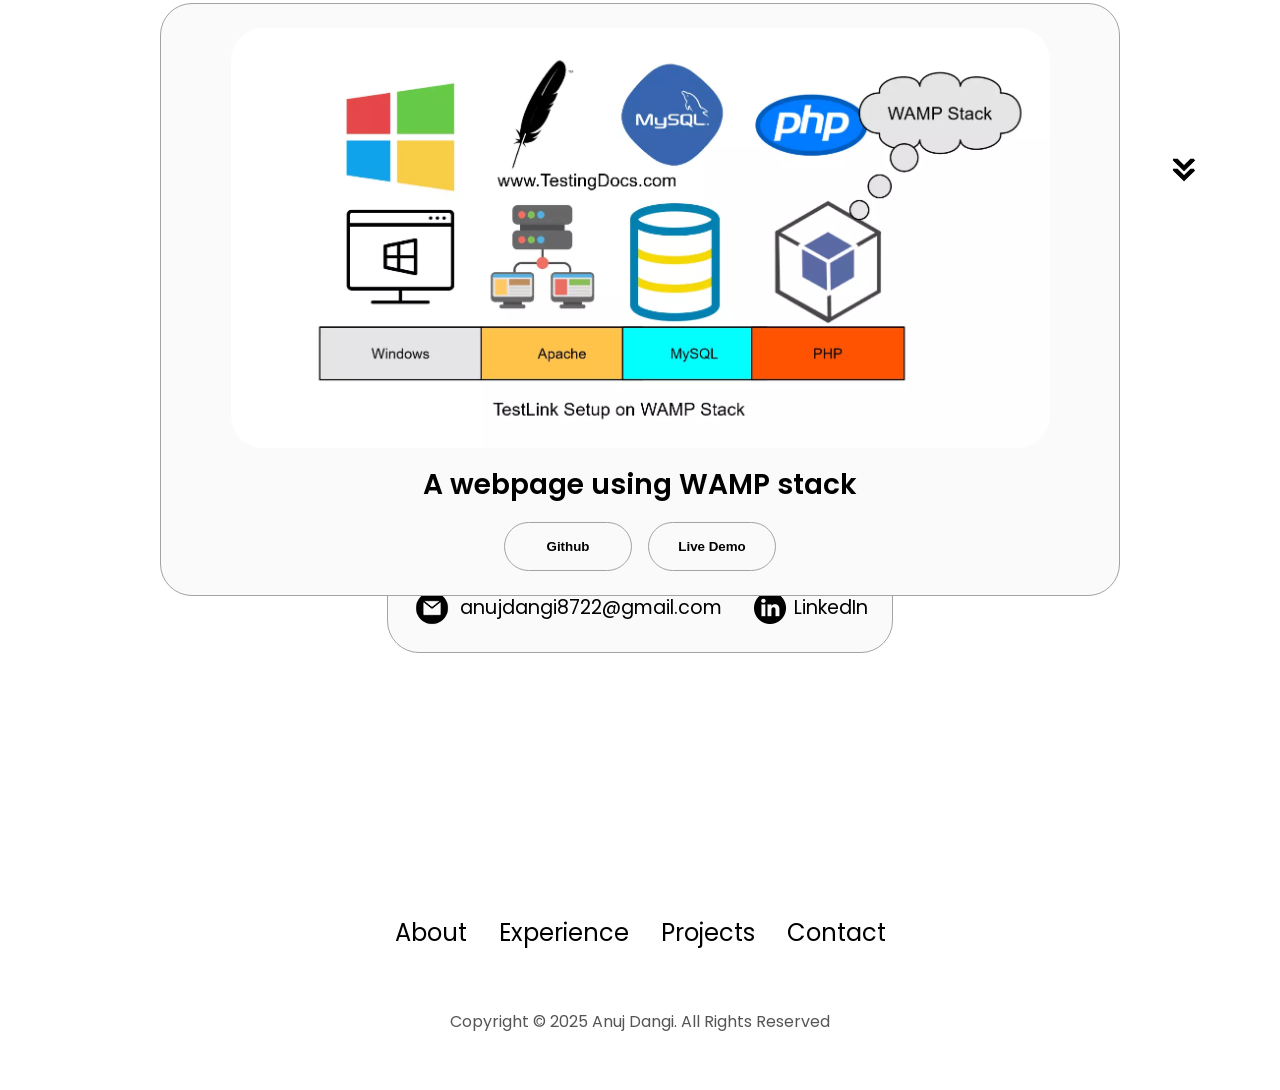
==== commit fc8faec0: "updating assests and projects" ====
--- a/index.html
+++ b/index.html
@@ -50,7 +50,7 @@
             </div>
             <div id="social-container">
                 <img src="./assets/linkedin.png" alt="My Linkdin profile" class="icon" onclick="location.href='https://www.linkedin.com/in/anuj-dangi-78430329a/'">
-                <img src="./assets/github.png" alt="My Linkdin profile" class="icon" onclick="location.href='https://github.com/AnujDangi87'">
+                <img src="./assets/github.png" alt="My Linkdin profile" class="icon" onclick="location.href='https://github.com/anuj-dangi'">
             </div>
         </div>
     </section>
@@ -229,7 +229,7 @@
         <div class="contact-info-upper-container">
             <div class="contact-info-container">
                 <img src="./assets/email.png" alt="Email icon" class="icon contact-icon email-icon">
-                <p><a href="mailto:its.anuj.dangi@gmail.com">its.anuj.dangi@gmail.com</a></p>
+                <p><a href="mailto:its.anuj.dangi@gmail.com">anujdangi8722@gmail.com</a></p>
             </div>
             <div class="contact-info-container">
                 <img src="./assets/linkedin.png" alt="LinkedIn icon" class="icon contact-icon">
